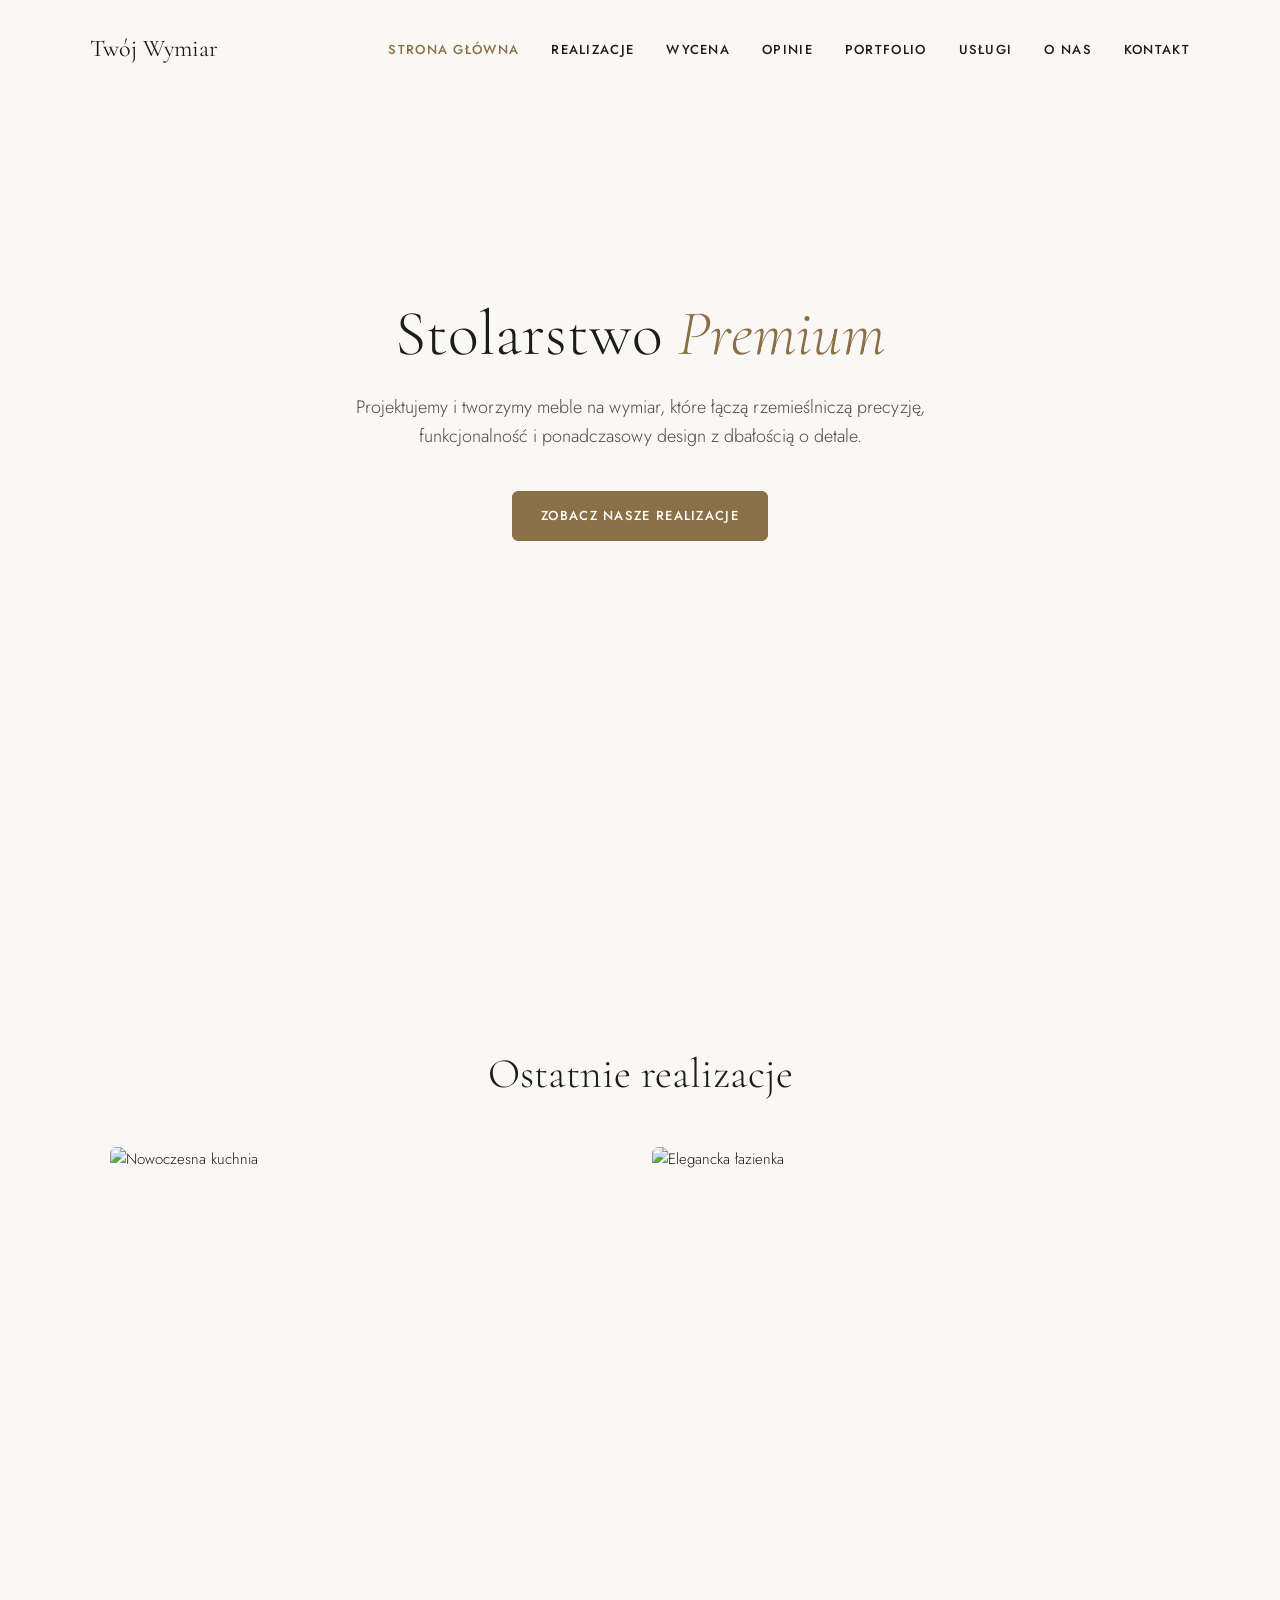
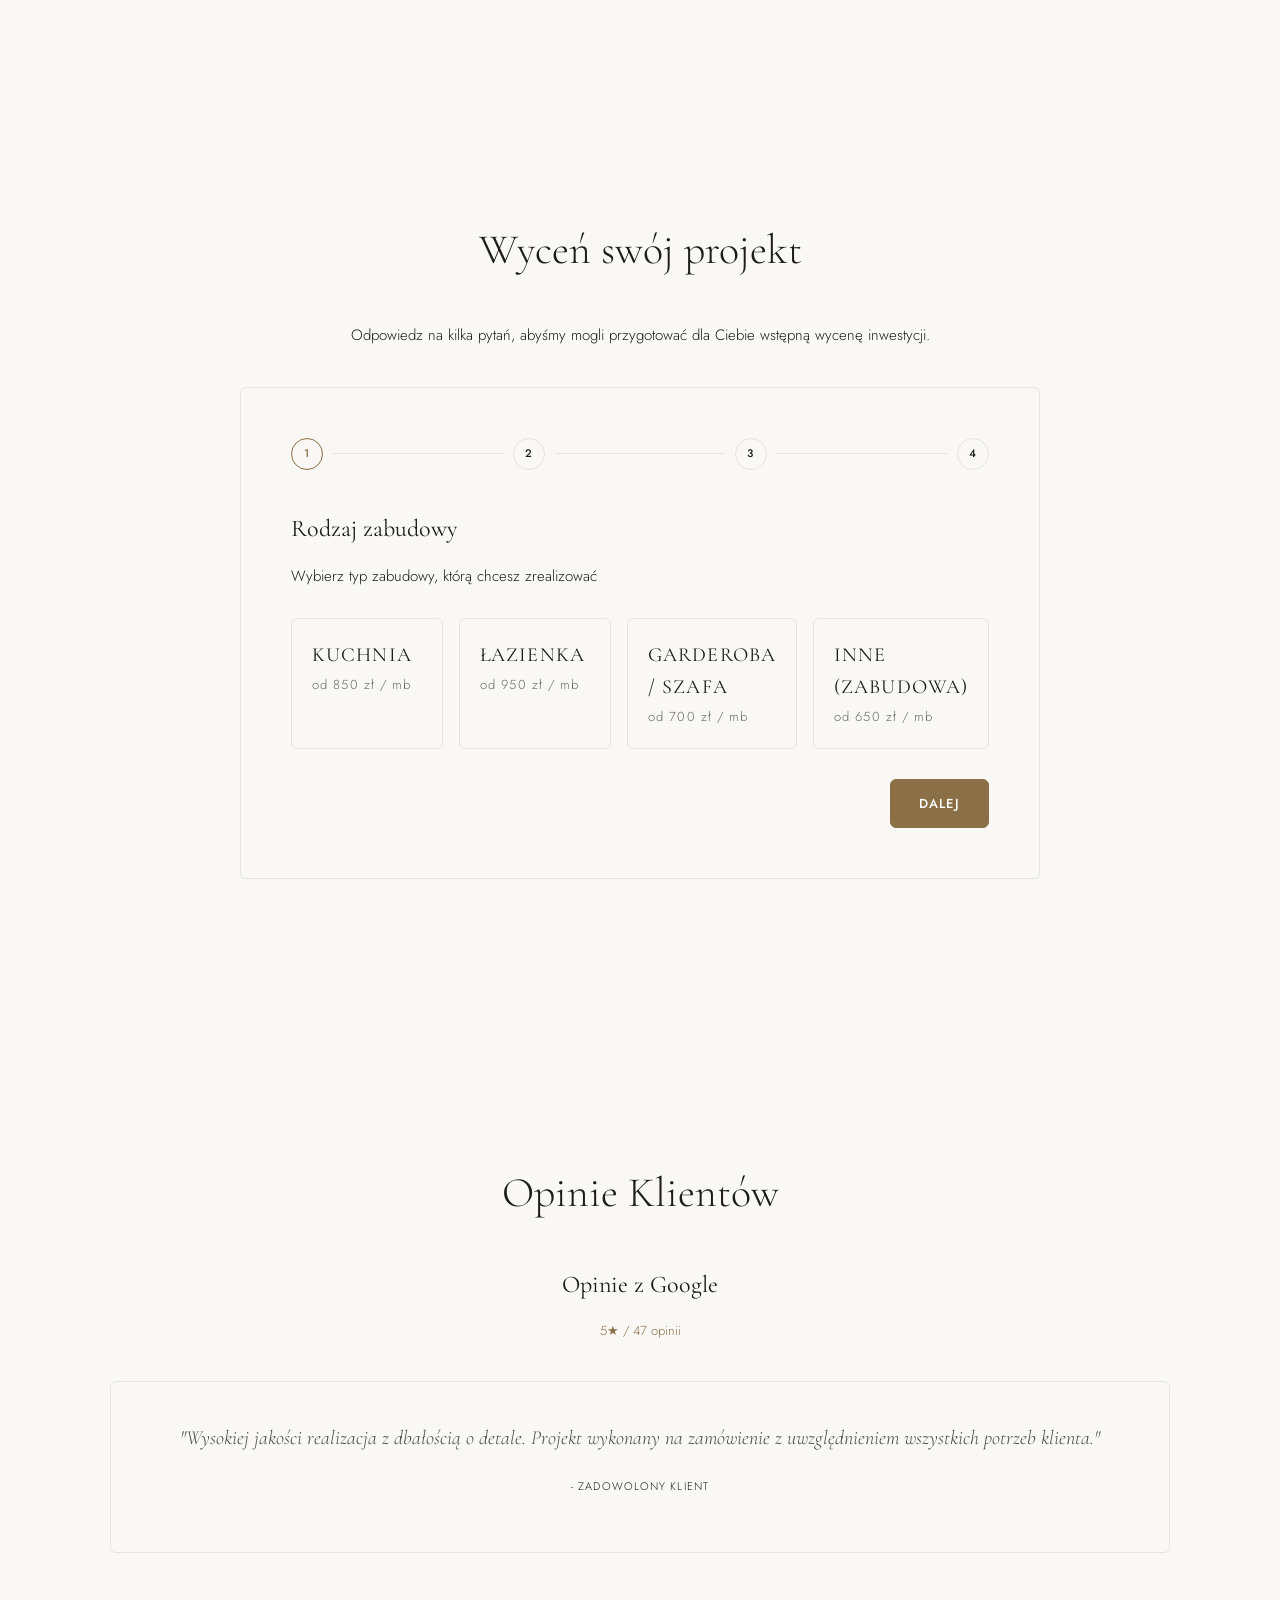
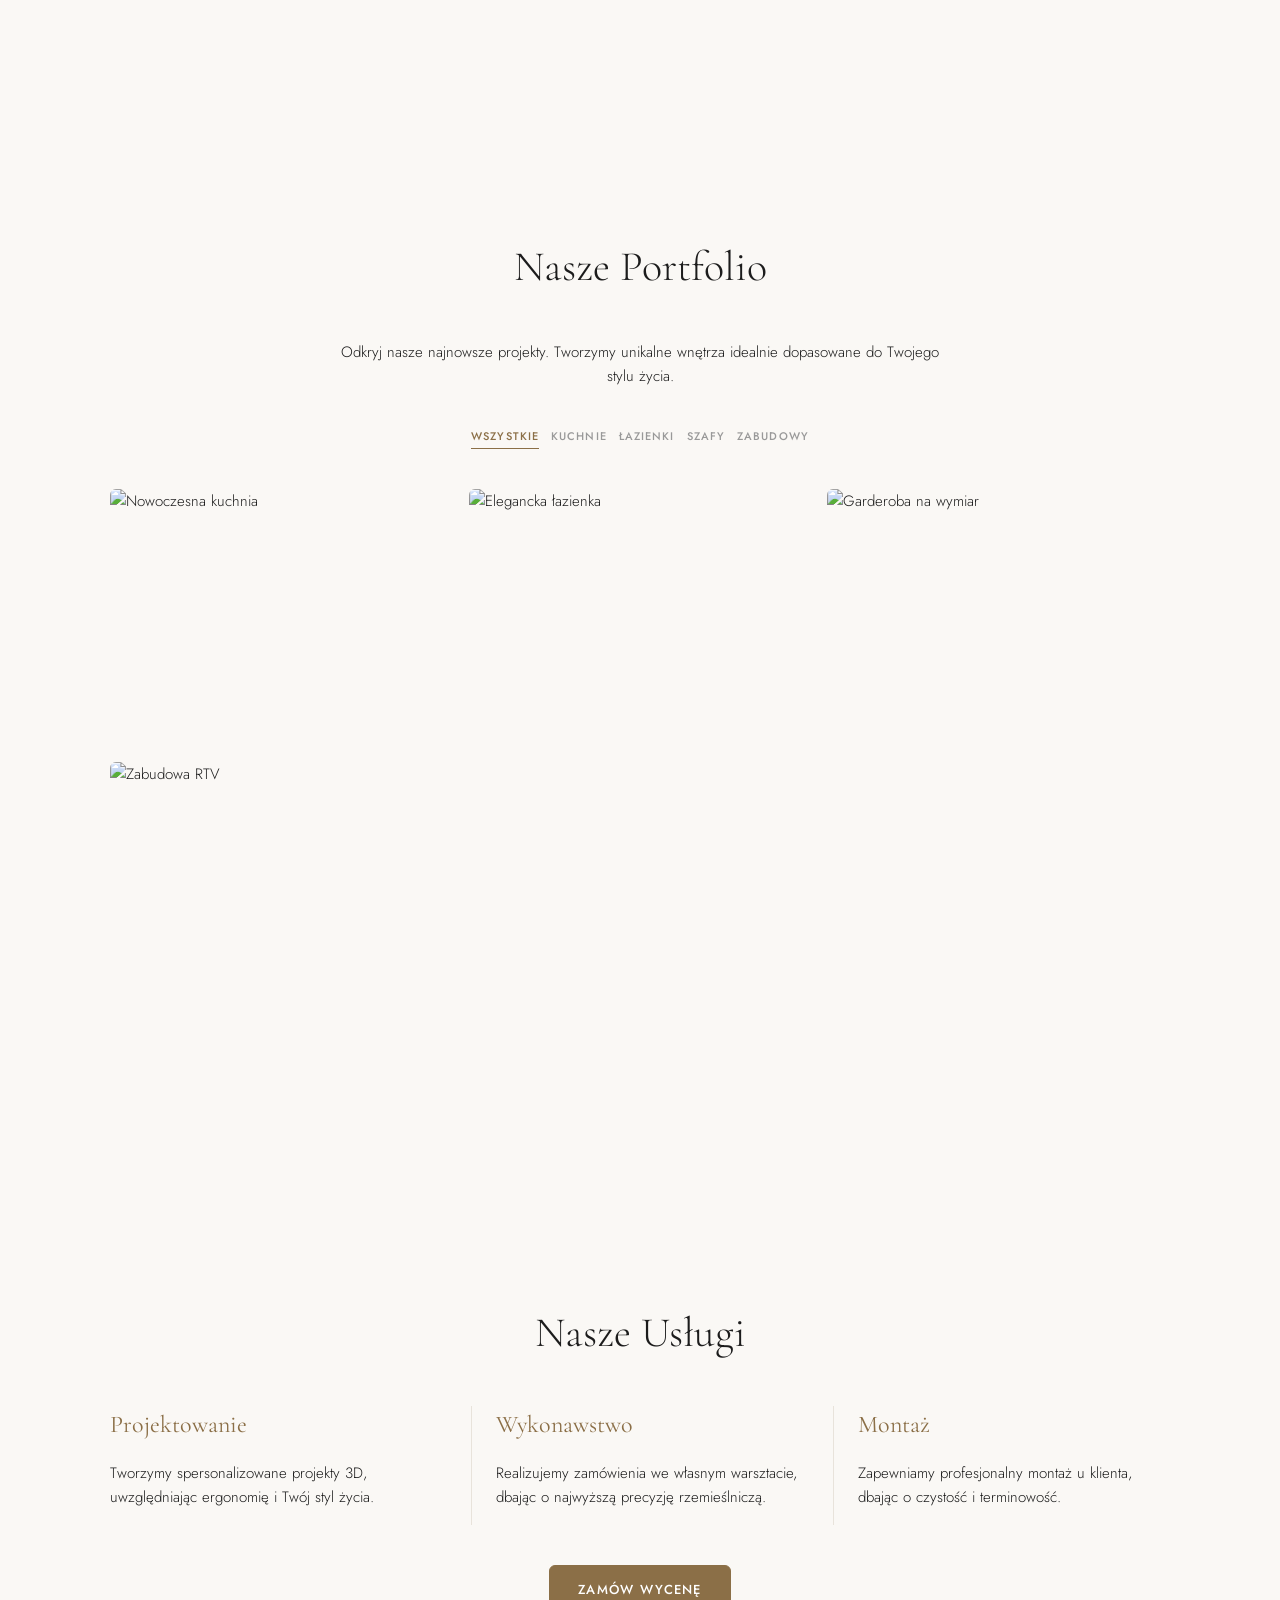
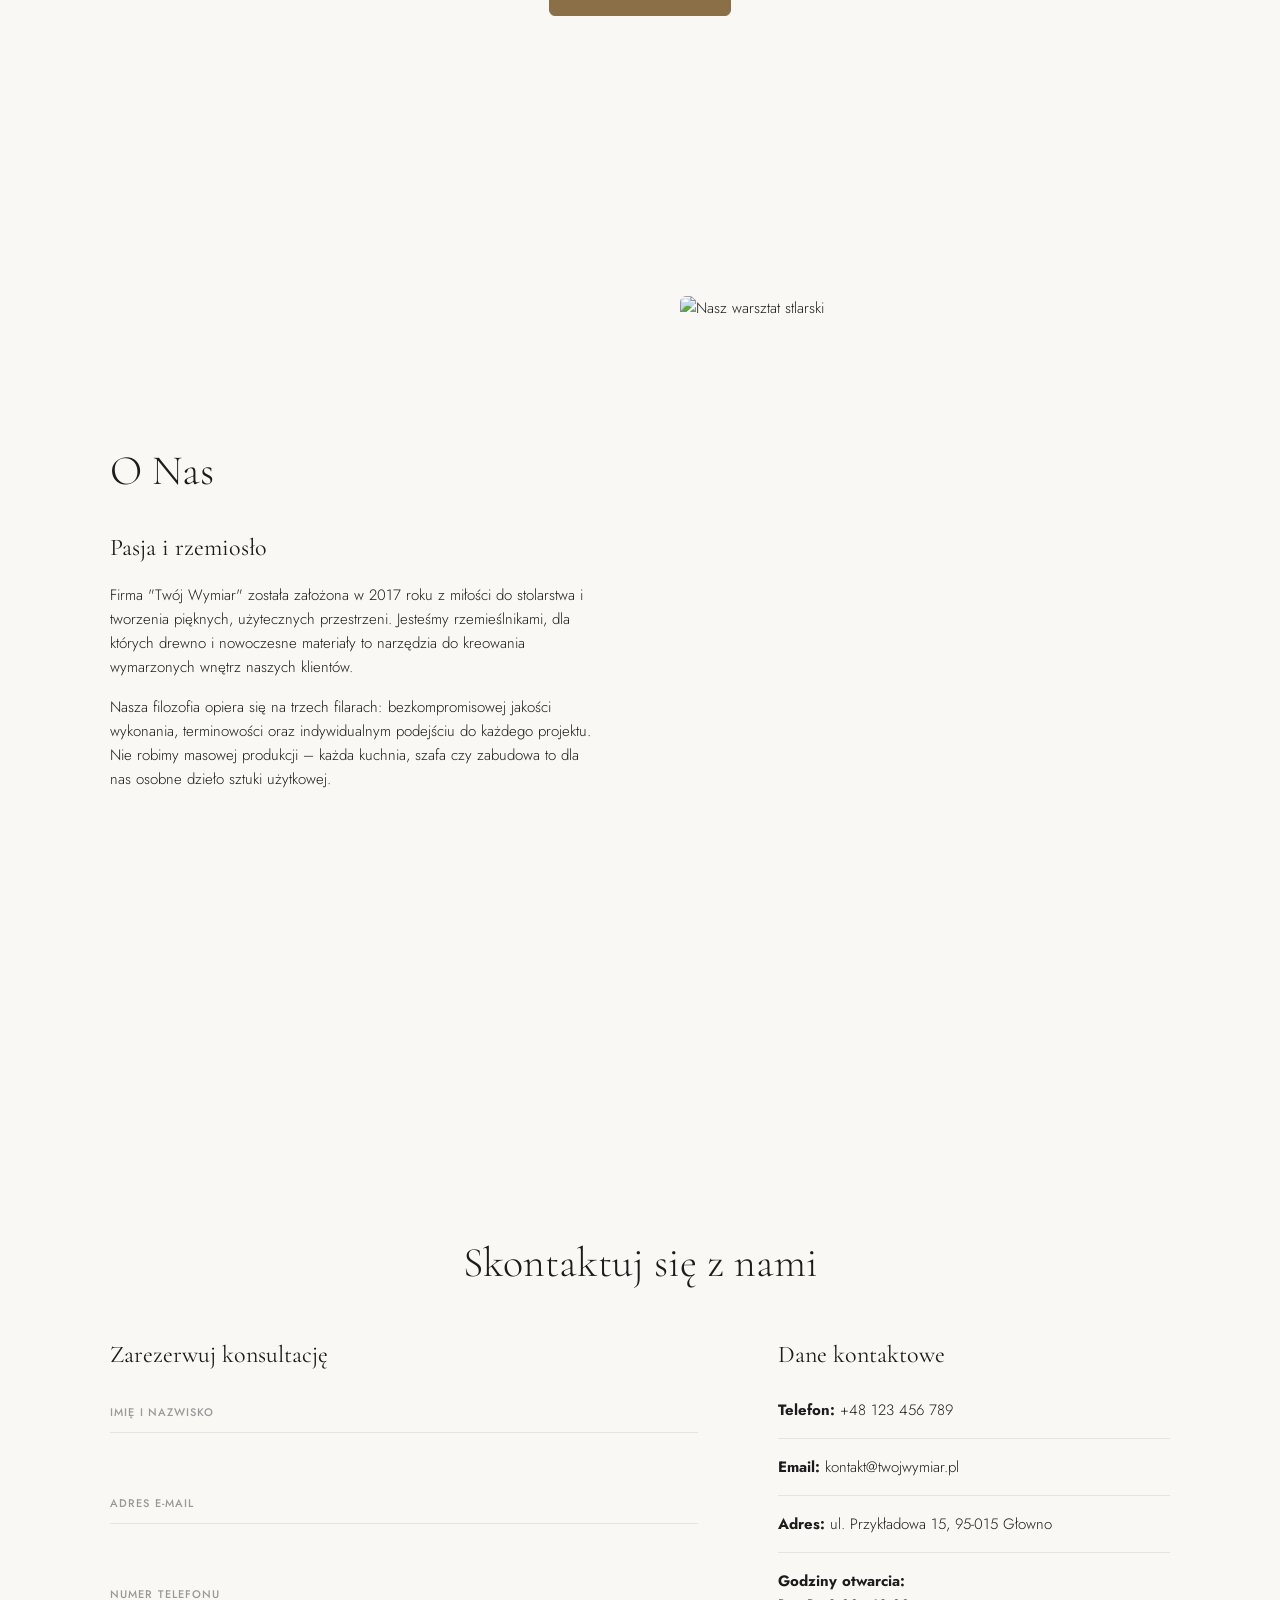
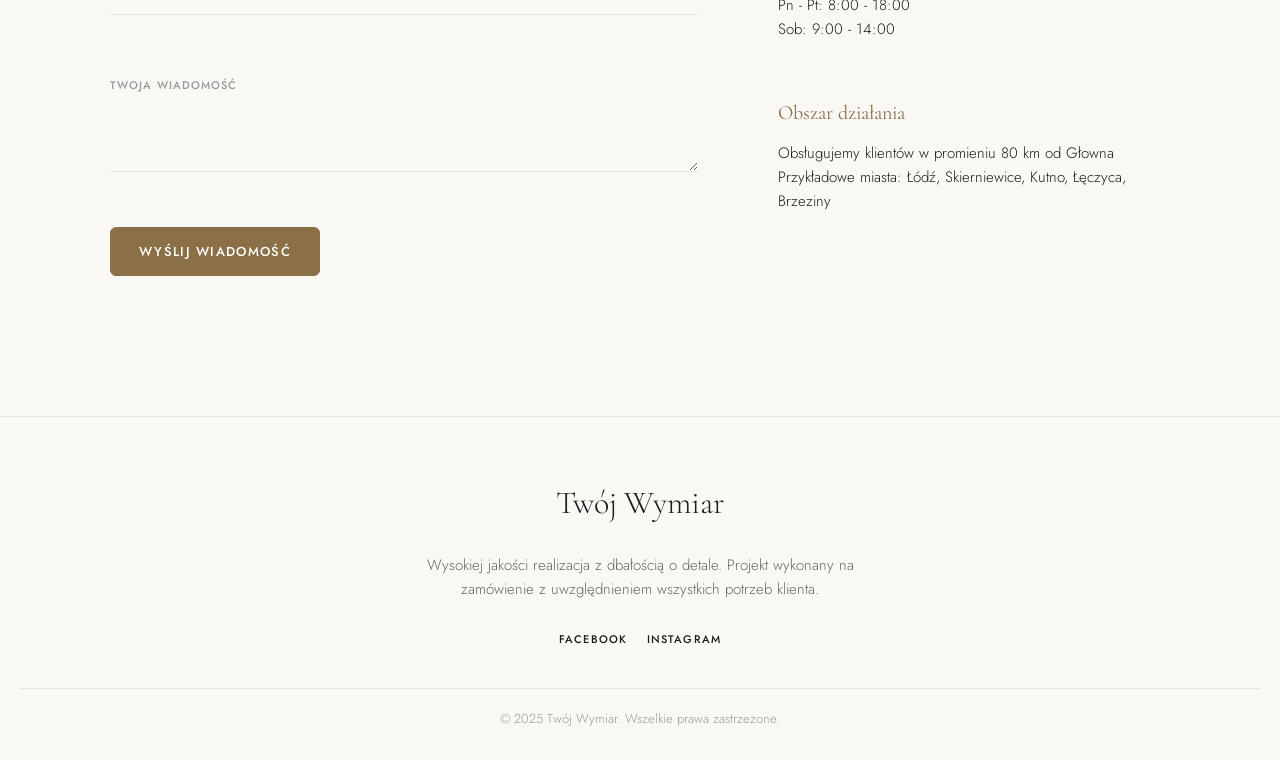
==== index.html @ f095ced6 "Add files via upload" ====
<!DOCTYPE html>
<html lang="pl">
<head>
    <meta charset="UTF-8">
    <meta name="viewport" content="width=device-width, initial-scale=1.0">
    <title>Twój Wymiar - Stolarstwo Premium</title>
    <meta name="description" content="Projektujemy i tworzymy meble na wymiar, które łączą rzemieślniczą precyzję, funkcjonalność i ponadczasowy design z dbałością o detale.">
    <meta property="og:title" content="Twój Wymiar - Stolarstwo Premium">
    <meta property="og:description" content="Projektujemy i tworzymy meble na wymiar, które łączą rzemieślniczą precyzję, funkcjonalność i ponadczasowy design z dbałością o detale.">
    <meta property="og:type" content="website">
    <meta property="og:url" content="https://twojwymiar3.vercel.app/">
    <link rel="canonical" href="https://twojwymiar3.vercel.app/">
    
    <link rel="preconnect" href="https://fonts.googleapis.com">
    <link rel="preconnect" href="https://fonts.gstatic.com" crossorigin>
    <link href="https://fonts.googleapis.com/css2?family=Cormorant+Garamond:ital,wght@0,300;0,400;1,300;1,400&family=Jost:wght@300;400;500&display=swap" rel="stylesheet">
    
    <link rel="stylesheet" href="style.css">
    <script defer src="script.js"></script>
</head>
<body>

    <header>
        <nav id="navbar">
            <div class="logo">Twój Wymiar</div>
            <ul class="nav-links">
                <li><a href="#hero" class="nav-link">Strona Główna</a></li>
                <li><a href="#realizacje" class="nav-link">Realizacje</a></li>
                <li><a href="#wycena" class="nav-link">Wycena</a></li>
                <li><a href="#opinie" class="nav-link">Opinie</a></li>
                <li><a href="#portfolio" class="nav-link">Portfolio</a></li>
                <li><a href="#uslugi" class="nav-link">Usługi</a></li>
                <li><a href="#o-nas" class="nav-link">O nas</a></li>
                <li><a href="#kontakt" class="nav-link">Kontakt</a></li>
            </ul>
            <div class="hamburger">
                <span class="bar"></span>
                <span class="bar"></span>
                <span class="bar"></span>
            </div>
        </nav>
    </header>

    <main>
        <section id="hero" class="reveal">
            <div class="hero-content">
                <h1>Stolarstwo <em>Premium</em></h1>
                <p>Projektujemy i tworzymy meble na wymiar, które łączą rzemieślniczą precyzję, funkcjonalność i ponadczasowy design z dbałością o detale.</p>
                <a href="#realizacje" class="btn">Zobacz nasze realizacje</a>
            </div>
        </section>

        <section id="realizacje" class="reveal">
            <div class="section-container">
                <h2>Ostatnie realizacje</h2>
                <div class="recent-grid">
                    <div class="recent-item">
                        <img src="https://images.unsplash.com/photo-1556910103-1c02745aae4d?ixlib=rb-1.2.1&auto=format&fit=crop&w=800&q=80" alt="Nowoczesna kuchnia" loading="lazy">
                    </div>
                    <div class="recent-item">
                        <img src="https://images.unsplash.com/photo-1600585154340-be6161a56a0c?ixlib=rb-1.2.1&auto=format&fit=crop&w=800&q=80" alt="Elegancka łazienka" loading="lazy">
                    </div>
                </div>
            </div>
        </section>

        <section id="wycena" class="reveal">
            <div class="section-container">
                <h2>Wyceń swój projekt</h2>
                <p class="section-subtitle">Odpowiedz na kilka pytań, abyśmy mogli przygotować dla Ciebie wstępną wycenę inwestycji.</p>
                
                <div class="calculator-container">
                    <div class="stepper">
                        <span class="step active">1</span>
                        <div class="step-line"></div>
                        <span class="step">2</span>
                        <div class="step-line"></div>
                        <span class="step">3</span>
                        <div class="step-line"></div>
                        <span class="step">4</span>
                    </div>

                    <!-- KROK 1 -->
                    <div class="calc-step active" id="step-1">
                        <h3>Rodzaj zabudowy</h3>
                        <p>Wybierz typ zabudowy, którą chcesz zrealizować</p>
                        <div class="options-grid">
                            <label class="calc-card">
                                <input type="radio" name="calc-type" value="850">
                                <h4>Kuchnia</h4>
                                <span>od 850 zł / mb</span>
                            </label>
                            <label class="calc-card">
                                <input type="radio" name="calc-type" value="950">
                                <h4>Łazienka</h4>
                                <span>od 950 zł / mb</span>
                            </label>
                            <label class="calc-card">
                                <input type="radio" name="calc-type" value="700">
                                <h4>Garderoba / Szafa</h4>
                                <span>od 700 zł / mb</span>
                            </label>
                            <label class="calc-card">
                                <input type="radio" name="calc-type" value="650">
                                <h4>Inne (zabudowa)</h4>
                                <span>od 650 zł / mb</span>
                            </label>
                        </div>
                        <div class="calc-actions">
                            <button type="button" class="btn btn-next">Dalej</button>
                        </div>
                    </div>

                    <!-- KROK 2 -->
                    <div class="calc-step" id="step-2">
                        <h3>Szacowany rozmiar</h3>
                        <p>Zaznacz przybliżoną długość zabudowy (w metrach bieżących)</p>
                        <div class="options-grid">
                            <label class="calc-card">
                                <input type="radio" name="calc-size" value="2.5">
                                <h4>Mała (do 3 mb)</h4>
                                <span>Mniejsze pomieszczenia, aneksy</span>
                            </label>
                            <label class="calc-card">
                                <input type="radio" name="calc-size" value="5">
                                <h4>Średnia (4-6 mb)</h4>
                                <span>Standardowy projekt w bloku/domu</span>
                            </label>
                            <label class="calc-card">
                                <input type="radio" name="calc-size" value="7.5">
                                <h4>Duża (powyżej 6 mb)</h4>
                                <span>Kompleksowa zabudowa z wyspą</span>
                            </label>
                        </div>
                        <div class="calc-actions">
                            <button type="button" class="btn btn-outline btn-prev">Wstecz</button>
                            <button type="button" class="btn btn-next">Dalej</button>
                        </div>
                    </div>

                    <!-- KROK 3 -->
                    <div class="calc-step" id="step-3">
                        <h3>Wybór standardu</h3>
                        <p>Zdecyduj o jakości wykorzystanych podzespołów i frontów</p>
                        <div class="options-grid">
                            <label class="calc-card">
                                <input type="radio" name="calc-standard" value="1.0">
                                <h4>Basic</h4>
                                <span>Fronty laminowane MDF, okucia podstawowe</span>
                            </label>
                            <label class="calc-card">
                                <input type="radio" name="calc-standard" value="1.6">
                                <h4>Premium</h4>
                                <span>Fronty lakierowane/fornir, okucia Blum/Hettich</span>
                            </label>
                        </div>
                        <div class="calc-actions">
                            <button type="button" class="btn btn-outline btn-prev">Wstecz</button>
                            <button type="button" class="btn btn-next" id="btn-calculate">Oblicz</button>
                        </div>
                    </div>

                    <!-- KROK 4 -->
                    <div class="calc-step" id="step-4">
                        <h3>Sukces! Poniżej Twoja wstępna wycena.</h3>
                        <p>Zbudowaliśmy orientacyjny koszyk na bazie Twoich potrzeb. Skontaktuj się z nami po dokładniejszy projekt.</p>
                        <div class="calc-result">
                            <span class="result-label">Szacunkowy koszt:</span>
                            <strong id="calc-total">0 zł</strong>
                        </div>
                        <div class="calc-actions central">
                            <button type="button" class="btn btn-outline btn-prev">Oblicz ponownie</button>
                            <a href="#kontakt" class="btn">Skontaktuj się z nami</a>
                        </div>
                    </div>

                </div>
            </div>
        </section>

        <section id="opinie" class="reveal">
            <div class="section-container">
                <h2>Opinie Klientów</h2>
                <div class="reviews-header">
                    <h3>Opinie z Google</h3>
                    <div class="rating">5★ / 47 opinii</div>
                </div>
                <!-- Można dodać kilka cytatów, jako że to minimalistycznie, pozostawmy np. 2 wybrane opinie -->
                <div class="reviews-grid">
                    <div class="review-item">
                        <p class="review-text">"Wysokiej jakości realizacja z dbałością o detale. Projekt wykonany na zamówienie z uwzględnieniem wszystkich potrzeb klienta."</p>
                        <p class="review-author">- Zadowolony Klient</p>
                    </div>
                </div>
            </div>
        </section>

        <section id="portfolio" class="reveal">
            <div class="section-container">
                <h2>Nasze Portfolio</h2>
                <p class="section-subtitle">Odkryj nasze najnowsze projekty. Tworzymy unikalne wnętrza idealnie dopasowane do Twojego stylu życia.</p>
                
                <div class="portfolio-filters">
                    <button class="filter-btn active" data-filter="all">Wszystkie</button>
                    <button class="filter-btn" data-filter="kuchnie">Kuchnie</button>
                    <button class="filter-btn" data-filter="lazienki">Łazienki</button>
                    <button class="filter-btn" data-filter="szafy">Szafy</button>
                    <button class="filter-btn" data-filter="zabudowy">Zabudowy</button>
                </div>

                <div class="portfolio-grid">
                    <div class="portfolio-item" data-category="kuchnie">
                        <img src="https://images.unsplash.com/photo-1556910103-1c02745aae4d?ixlib=rb-1.2.1&auto=format&fit=crop&w=800&q=80" alt="Nowoczesna kuchnia" loading="lazy">
                        <div class="portfolio-overlay">
                            <h3>Nowoczesna kuchnia</h4>
                        </div>
                    </div>
                    <div class="portfolio-item" data-category="lazienki">
                        <img src="https://images.unsplash.com/photo-1600585154340-be6161a56a0c?ixlib=rb-1.2.1&auto=format&fit=crop&w=800&q=80" alt="Elegancka łazienka" loading="lazy">
                        <div class="portfolio-overlay">
                            <h3>Elegancka łazienka</h4>
                        </div>
                    </div>
                    <div class="portfolio-item" data-category="szafy">
                        <img src="https://images.unsplash.com/photo-1595526114101-23b5bf06a206?ixlib=rb-1.2.1&auto=format&fit=crop&w=800&q=80" alt="Garderoba na wymiar" loading="lazy">
                        <div class="portfolio-overlay">
                            <h3>Garderoba na wymiar</h4>
                        </div>
                    </div>
                    <div class="portfolio-item" data-category="zabudowy">
                        <img src="https://images.unsplash.com/photo-1600607686527-6fb886090705?ixlib=rb-1.2.1&auto=format&fit=crop&w=800&q=80" alt="Zabudowa RTV" loading="lazy">
                        <div class="portfolio-overlay">
                            <h3>Zabudowa salonu</h4>
                        </div>
                    </div>
                </div>
            </div>
        </section>

        <section id="uslugi" class="reveal">
            <div class="section-container">
                <h2>Nasze Usługi</h2>
                <div class="services-list">
                    <div class="service-item">
                        <h3>Projektowanie</h3>
                        <p>Tworzymy spersonalizowane projekty 3D, uwzględniając ergonomię i Twój styl życia.</p>
                    </div>
                    <div class="service-item">
                        <h3>Wykonawstwo</h3>
                        <p>Realizujemy zamówienia we własnym warsztacie, dbając o najwyższą precyzję rzemieślniczą.</p>
                    </div>
                    <div class="service-item">
                        <h3>Montaż</h3>
                        <p>Zapewniamy profesjonalny montaż u klienta, dbając o czystość i terminowość.</p>
                    </div>
                </div>
                <div class="services-cta central">
                    <a href="#wycena" class="btn">Zamów wycenę</a>
                </div>
            </div>
        </section>

        <section id="o-nas" class="reveal">
            <div class="section-container">
                <div class="about-grid">
                    <div class="about-text">
                        <h2>O Nas</h2>
                        <h3>Pasja i rzemiosło</h3>
                        <p>Firma "Twój Wymiar" została założona w 2017 roku z miłości do stolarstwa i tworzenia pięknych, użytecznych przestrzeni. Jesteśmy rzemieślnikami, dla których drewno i nowoczesne materiały to narzędzia do kreowania wymarzonych wnętrz naszych klientów.</p>
                        <p>Nasza filozofia opiera się na trzech filarach: bezkompromisowej jakości wykonania, terminowości oraz indywidualnym podejściu do każdego projektu. Nie robimy masowej produkcji – każda kuchnia, szafa czy zabudowa to dla nas osobne dzieło sztuki użytkowej.</p>
                    </div>
                    <div class="about-image">
                        <img src="https://images.unsplash.com/photo-1540321272787-8dfdc9159d7d?ixlib=rb-1.2.1&auto=format&fit=crop&w=800&q=80" alt="Nasz warsztat stlarski" loading="lazy">
                    </div>
                </div>
            </div>
        </section>

        <section id="kontakt" class="reveal">
            <div class="section-container">
                <h2>Skontaktuj się z nami</h2>
                <div class="contact-grid">
                    <div class="contact-form-wrapper">
                        <h3>Zarezerwuj konsultację</h3>
                        <form id="contact-form" novalidate>
                            <div class="form-group floating-label">
                                <input type="text" id="name" name="name" required placeholder=" ">
                                <label for="name">Imię i nazwisko</label>
                                <span class="error-msg"></span>
                            </div>
                            <div class="form-group floating-label">
                                <input type="email" id="email" name="email" required placeholder=" ">
                                <label for="email">Adres e-mail</label>
                                <span class="error-msg"></span>
                            </div>
                            <div class="form-group floating-label">
                                <input type="tel" id="tel" name="tel" required pattern="[0-9]{9}" placeholder=" ">
                                <label for="tel">Numer telefonu</label>
                                <span class="error-msg"></span>
                            </div>
                            <div class="form-group floating-label">
                                <textarea id="message" name="message" rows="4" required placeholder=" "></textarea>
                                <label for="message">Twoja wiadomość</label>
                                <span class="error-msg"></span>
                            </div>
                            <button type="submit" class="btn btn-submit">Wyślij wiadomość</button>
                        </form>
                    </div>
                    
                    <div class="contact-details">
                        <h3>Dane kontaktowe</h3>
                        <ul class="details-list">
                            <li><strong>Telefon:</strong> +48 123 456 789</li>
                            <li><strong>Email:</strong> kontakt@twojwymiar.pl</li>
                            <li><strong>Adres:</strong> ul. Przykładowa 15, 95-015 Głowno</li>
                            <li><strong>Godziny otwarcia:</strong><br>Pn - Pt: 8:00 - 18:00<br>Sob: 9:00 - 14:00</li>
                        </ul>
                        
                        <div class="service-area">
                            <h4>Obszar działania</h4>
                            <p>Obsługujemy klientów w promieniu 80 km od Głowna<br>
                            Przykładowe miasta: Łódź, Skierniewice, Kutno, Łęczyca, Brzeziny</p>
                        </div>
                    </div>
                </div>
            </div>
        </section>
    </main>

    <footer>
        <div class="footer-container">
            <div class="footer-logo">Twój Wymiar</div>
            <p>Wysokiej jakości realizacja z dbałością o detale. Projekt wykonany na zamówienie z uwzględnieniem wszystkich potrzeb klienta.</p>
            <div class="social-links">
                <a href="#" aria-label="Facebook">Facebook</a>
                <a href="#" aria-label="Instagram">Instagram</a>
            </div>
            <div class="copyright">
                &copy; 2025 Twój Wymiar. Wszelkie prawa zastrzeżone.
            </div>
        </div>
    </footer>

</body>
</html>
---- style.css ----
:root {
    /* Colors */
    --clr-bg: #FAF8F5; /* Creamy White */
    --clr-text: #1C1C1C; /* Dark Anthracite */
    --clr-accent: #8B6F47; /* Warm Wood/Walnut */
    --clr-border: #E8E3DB; /* Thin lines */
    --clr-white: #FFFFFF;
    --clr-transparent-bg: rgba(250, 248, 245, 0.9);

    /* Typography */
    --font-heading: 'Cormorant Garamond', serif;
    --font-body: 'Jost', sans-serif;

    /* Spacing */
    --section-padding: 80px 0; /* Mobile */
    --container-padding: 0 20px;
    --max-width: 1100px;

    /* Other */
    --radius: 6px;
    --transition: 0.3s ease;
}

/* === RESET === */
*, *::before, *::after {
    box-sizing: border-box;
    margin: 0;
    padding: 0;
}

html {
    scroll-behavior: smooth;
    font-size: 15px;
}

body {
    font-family: var(--font-body);
    font-weight: 300;
    color: var(--clr-text);
    background-color: var(--clr-bg);
    line-height: 1.6;
    overflow-x: hidden;
}

img {
    max-width: 100%;
    display: block;
    height: auto;
}

a {
    text-decoration: none;
    color: inherit;
    transition: var(--transition);
}

ul {
    list-style: none;
}

/* === TYPOGRAPHY === */
h1, h2, h3, h4, .logo {
    font-family: var(--font-heading);
    color: var(--clr-text);
    font-weight: 300;
}

h1 {
    font-size: 48px;
    line-height: 1.1;
    margin-bottom: 24px;
}

h1 em {
    font-style: italic;
    color: var(--clr-accent);
}

h2 {
    font-size: 32px;
    margin-bottom: 40px;
    text-align: center;
}

h3 {
    font-size: 24px;
    font-weight: 400;
    margin-bottom: 16px;
}

h4 {
    font-size: 20px;
    font-weight: 400;
}

label, .filter-btn, .result-label, .step {
    font-size: 11px;
    font-weight: 500;
    text-transform: uppercase;
    letter-spacing: 0.1em;
}

p {
    margin-bottom: 16px;
}

.section-subtitle {
    text-align: center;
    max-width: 600px;
    margin: 0 auto 40px auto;
}

/* === LAYOUT === */
.section-container {
    max-width: var(--max-width);
    margin: 0 auto;
    padding: var(--container-padding);
}

section {
    padding: var(--section-padding);
}

.central {
    text-align: center;
    display: flex;
    justify-content: center;
    gap: 16px;
}

/* === BUTTONS === */
.btn {
    display: inline-block;
    background-color: var(--clr-accent);
    color: var(--clr-white);
    padding: 14px 28px;
    font-family: var(--font-body);
    font-size: 13px;
    font-weight: 500;
    text-transform: uppercase;
    letter-spacing: 0.1em;
    border: 1px solid var(--clr-accent);
    border-radius: var(--radius);
    cursor: pointer;
    transition: var(--transition);
}

.btn:hover {
    background-color: transparent;
    color: var(--clr-accent);
}

.btn-outline {
    background-color: transparent;
    color: var(--clr-text);
    border-color: var(--clr-border);
}

.btn-outline:hover {
    border-color: var(--clr-text);
    color: var(--clr-text);
}

.btn:disabled {
    opacity: 0.5;
    cursor: not-allowed;
}

/* === NAV === */
header {
    position: fixed;
    top: 0;
    left: 0;
    width: 100%;
    z-index: 1000;
    transition: var(--transition);
    background-color: transparent;
}

header.scrolled {
    background-color: var(--clr-transparent-bg);
    backdrop-filter: blur(10px);
    border-bottom: 1px solid var(--clr-border);
}

nav {
    display: flex;
    justify-content: space-between;
    align-items: center;
    max-width: var(--max-width);
    margin: 0 auto;
    padding: 20px;
}

.logo {
    font-size: 24px;
    font-weight: 400;
    z-index: 1001;
}

.nav-links {
    position: fixed;
    top: 0;
    right: -100%;
    width: 100%;
    height: 100vh;
    background-color: var(--clr-bg);
    display: flex;
    flex-direction: column;
    justify-content: center;
    align-items: center;
    gap: 2rem;
    transition: right 0.4s ease;
    z-index: 1000;
}

nav.open .nav-links {
    right: 0;
}

.nav-link {
    font-size: 24px;
    font-family: var(--font-heading);
}

.nav-link.active, .nav-link:hover {
    color: var(--clr-accent);
}

.hamburger {
    display: flex;
    flex-direction: column;
    gap: 6px;
    cursor: pointer;
    z-index: 1001;
}

.bar {
    width: 24px;
    height: 1px;
    background-color: var(--clr-text);
    transition: var(--transition);
}

nav.open .bar:nth-child(1) {
    transform: translateY(7px) rotate(45deg);
}
nav.open .bar:nth-child(2) {
    opacity: 0;
}
nav.open .bar:nth-child(3) {
    transform: translateY(-7px) rotate(-45deg);
}

/* === HERO === */
#hero {
    min-height: 100vh;
    display: flex;
    align-items: center;
    justify-content: center;
    text-align: center;
    padding-top: 80px;
}

.hero-content {
    max-width: 700px;
    padding: 0 20px;
}

.hero-content p {
    font-size: 18px;
    margin-bottom: 40px;
    color: #4A4A4A;
}

/* === REALIZACJE === */
.recent-grid {
    display: grid;
    grid-template-columns: 1fr;
    gap: 24px;
}

.recent-item {
    aspect-ratio: 4/3;
    overflow: hidden;
    border-radius: var(--radius);
}

.recent-item img {
    width: 100%;
    height: 100%;
    object-fit: cover;
    transition: transform 0.6s ease;
}

.recent-item:hover img {
    transform: scale(1.03);
}

/* === WYCENA (CALCULATOR) === */
.calculator-container {
    max-width: 800px;
    margin: 0 auto;
    border: 1px solid var(--clr-border);
    padding: 30px 20px;
    border-radius: var(--radius);
}

.stepper {
    display: flex;
    align-items: center;
    justify-content: space-between;
    margin-bottom: 40px;
}

.step {
    width: 32px;
    height: 32px;
    border: 1px solid var(--clr-border);
    border-radius: 50%;
    display: flex;
    align-items: center;
    justify-content: center;
    background-color: var(--clr-bg);
    color: var(--clr-text);
    transition: var(--transition);
}

.step.active {
    border-color: var(--clr-accent);
    color: var(--clr-accent);
}

.step.completed {
    background-color: var(--clr-accent);
    color: var(--clr-white);
    border-color: var(--clr-accent);
}

.step-line {
    flex: 1;
    height: 1px;
    background-color: var(--clr-border);
    margin: 0 10px;
}

.calc-step {
    display: none;
    animation: fadeIn 0.4s ease forwards;
}

.calc-step.active {
    display: block;
}

@keyframes fadeIn {
    from { opacity: 0; transform: translateY(10px); }
    to { opacity: 1; transform: translateY(0); }
}

.options-grid {
    display: grid;
    grid-template-columns: 1fr;
    gap: 16px;
    margin: 30px 0;
}

.calc-card {
    border: 1px solid var(--clr-border);
    padding: 20px;
    border-radius: var(--radius);
    cursor: pointer;
    transition: var(--transition);
    display: flex;
    flex-direction: column;
    align-items: flex-start;
}

.calc-card input[type="radio"] {
    display: none;
}

.calc-card h4 {
    margin-bottom: 4px;
}

.calc-card span {
    font-size: 13px;
    color: #666;
    text-transform: none;
    font-weight: 300;
}

.calc-card:hover {
    border-color: rgba(139, 111, 71, 0.4);
}

.calc-card input[type="radio"]:checked + h4,
.calc-card input[type="radio"]:checked ~ span {
    color: var(--clr-accent);
}

.calc-card:has(input[type="radio"]:checked) {
    border-color: var(--clr-accent);
}

.calc-actions {
    display: flex;
    justify-content: space-between;
    margin-top: 30px;
    gap: 16px;
}

#step-1 .calc-actions {
    justify-content: flex-end;
}

.calc-result {
    text-align: center;
    padding: 40px 0;
    border-top: 1px solid var(--clr-border);
    border-bottom: 1px solid var(--clr-border);
    margin: 30px 0;
}

.calc-result strong {
    display: block;
    font-size: 42px;
    font-family: var(--font-heading);
    color: var(--clr-accent);
    font-weight: 400;
    margin-top: 10px;
}

/* === OPINIE === */
.reviews-header {
    text-align: center;
    margin-bottom: 40px;
}

.rating {
    font-size: 13px;
    color: var(--clr-accent);
    margin-top: 8px;
}

.reviews-grid {
    border: 1px solid var(--clr-border);
    padding: 40px 20px;
    border-radius: var(--radius);
    text-align: center;
}

.review-text {
    font-size: 20px;
    font-family: var(--font-heading);
    font-style: italic;
    color: #4A4A4A;
    margin-bottom: 24px;
}

.review-author {
    font-size: 11px;
    text-transform: uppercase;
    letter-spacing: 0.1em;
}

/* === PORTFOLIO === */
.portfolio-filters {
    display: flex;
    flex-wrap: wrap;
    justify-content: center;
    gap: 12px;
    margin-bottom: 40px;
}

.filter-btn {
    background: none;
    border: none;
    color: #999;
    cursor: pointer;
    font-family: var(--font-body);
    transition: var(--transition);
    padding-bottom: 4px;
    border-bottom: 1px solid transparent;
}

.filter-btn:hover {
    color: var(--clr-text);
}

.filter-btn.active {
    color: var(--clr-accent);
    border-bottom-color: var(--clr-accent);
}

.portfolio-grid {
    display: grid;
    grid-template-columns: 1fr;
    gap: 16px;
}

.portfolio-item {
    aspect-ratio: 4/3;
    overflow: hidden;
    position: relative;
    border-radius: var(--radius);
}

.portfolio-item img {
    width: 100%;
    height: 100%;
    object-fit: cover;
    transition: transform 0.6s ease;
}

.portfolio-overlay {
    position: absolute;
    top: 0;
    left: 0;
    width: 100%;
    height: 100%;
    background-color: rgba(28, 28, 28, 0.4);
    display: flex;
    align-items: center;
    justify-content: center;
    opacity: 0;
    transition: opacity 0.4s ease;
}

.portfolio-overlay h3 {
    color: var(--clr-white);
    transform: translateY(20px);
    transition: transform 0.4s ease;
    margin: 0;
}

.portfolio-item:hover .portfolio-overlay {
    opacity: 1;
}

.portfolio-item:hover .portfolio-overlay h3 {
    transform: translateY(0);
}

.portfolio-item:hover img {
    transform: scale(1.05);
}

.portfolio-item.hide {
    display: none;
}

/* === USLUGI === */
.services-list {
    display: grid;
    grid-template-columns: 1fr;
    gap: 24px;
    margin-bottom: 40px;
}

.service-item {
    border-top: 1px solid var(--clr-border);
    padding-top: 24px;
}

.service-item h3 {
    color: var(--clr-accent);
}

/* === O NAS === */
.about-grid {
    display: grid;
    grid-template-columns: 1fr;
    gap: 40px;
}

.about-text h2 {
    text-align: left;
    margin-bottom: 24px;
}

.about-image {
    aspect-ratio: 3/4;
    overflow: hidden;
    border-radius: var(--radius);
}

.about-image img {
    width: 100%;
    height: 100%;
    object-fit: cover;
}

/* === KONTAKT === */
.contact-grid {
    display: grid;
    grid-template-columns: 1fr;
    gap: 60px;
}

.form-group {
    position: relative;
    margin-bottom: 30px;
}

.form-group input,
.form-group textarea {
    width: 100%;
    background: transparent;
    border: none;
    border-bottom: 1px solid var(--clr-border);
    padding: 10px 0;
    font-family: var(--font-body);
    font-size: 15px;
    color: var(--clr-text);
    outline: none;
    transition: var(--transition);
}

.form-group textarea {
    resize: vertical;
}

.form-group input:focus,
.form-group textarea:focus {
    border-bottom-color: var(--clr-accent);
}

.form-group label {
    position: absolute;
    top: 14px;
    left: 0;
    color: #999;
    transition: 0.3s ease all;
    background-color: transparent;
    pointer-events: none;
}

.form-group input:focus ~ label,
.form-group input:not(:placeholder-shown) ~ label,
.form-group textarea:focus ~ label,
.form-group textarea:not(:placeholder-shown) ~ label {
    top: -16px;
    font-size: 10px;
    color: var(--clr-accent);
}

.error-msg {
    display: block;
    color: #D32F2F;
    font-size: 11px;
    margin-top: 4px;
    min-height: 14px;
}

.contact-details h3 {
    margin-bottom: 24px;
}

.details-list {
    margin-bottom: 40px;
}

.details-list li {
    margin-bottom: 16px;
    border-bottom: 1px solid var(--clr-border);
    padding-bottom: 16px;
}

.details-list li:last-child {
    border-bottom: none;
}

.service-area h4 {
    color: var(--clr-accent);
    margin-bottom: 12px;
}

.btn-submit {
    width: 100%;
}

/* === FOOTER === */
footer {
    border-top: 1px solid var(--clr-border);
    padding: 60px 20px 30px;
    text-align: center;
}

.footer-logo {
    font-family: var(--font-heading);
    font-size: 32px;
    margin-bottom: 24px;
}

footer p {
    max-width: 500px;
    margin: 0 auto 30px;
    color: #666;
}

.social-links {
    display: flex;
    justify-content: center;
    gap: 20px;
    margin-bottom: 40px;
}

.social-links a {
    font-size: 11px;
    text-transform: uppercase;
    letter-spacing: 0.1em;
    font-weight: 500;
}

.social-links a:hover {
    color: var(--clr-accent);
}

.copyright {
    font-size: 13px;
    color: #999;
    border-top: 1px solid var(--clr-border);
    padding-top: 20px;
}

/* === ANIMATIONS (REVEAL) === */
.reveal {
    opacity: 0;
    transform: translateY(30px);
    transition: opacity 0.7s ease, transform 0.7s ease;
}

.reveal.visible {
    opacity: 1;
    transform: translateY(0);
}

/* === MEDIA QUERIES === */

/* Tablet (768px+) */
@media (min-width: 768px) {
    :root {
        --section-padding: 100px 0;
    }
    
    h1 { font-size: 56px; }
    h2 { font-size: 38px; }

    .recent-grid { grid-template-columns: repeat(2, 1fr); }
    
    .portfolio-grid { grid-template-columns: repeat(2, 1fr); }
    
    .services-list { grid-template-columns: repeat(3, 1fr); }
    .service-item { 
        border-top: none;
        border-left: 1px solid var(--clr-border);
        padding-top: 0;
        padding-left: 24px;
    }
    .service-item:first-child { border-left: none; padding-left: 0; }
    
    .options-grid { grid-template-columns: repeat(2, 1fr); }
    
    .calculator-container { padding: 50px; }
    .calc-actions.central { flex-direction: row; }
}

/* Desktop (1100px+) */
@media (min-width: 1100px) {
    :root {
        --section-padding: 140px 0;
    }
    
    h1 { font-size: 64px; }
    h2 { font-size: 42px; }

    nav { padding: 30px 0; }
    
    .hamburger { display: none; }
    
    .nav-links {
        position: static;
        flex-direction: row;
        height: auto;
        width: auto;
        background: none;
        gap: 32px;
    }
    
    .nav-link {
        font-size: 13px;
        font-family: var(--font-body);
        text-transform: uppercase;
        letter-spacing: 0.1em;
        font-weight: 500;
    }
    
    .nav-link:hover { opacity: 0.6; color: var(--clr-text); }
    .nav-link.active { color: var(--clr-accent); opacity: 1; }

    .portfolio-grid { grid-template-columns: repeat(3, 1fr); }
    
    .options-grid:has(> .calc-card:nth-child(4)) { grid-template-columns: repeat(4, 1fr); }
    .options-grid:has(> .calc-card:nth-child(3):last-child) { grid-template-columns: repeat(3, 1fr); }

    .about-grid { 
        grid-template-columns: 1fr 1fr; 
        align-items: center;
        gap: 80px;
    }
    
    .contact-grid { 
        grid-template-columns: 3fr 2fr;
        gap: 80px; 
    }
    
    .btn-submit { width: auto; }
}
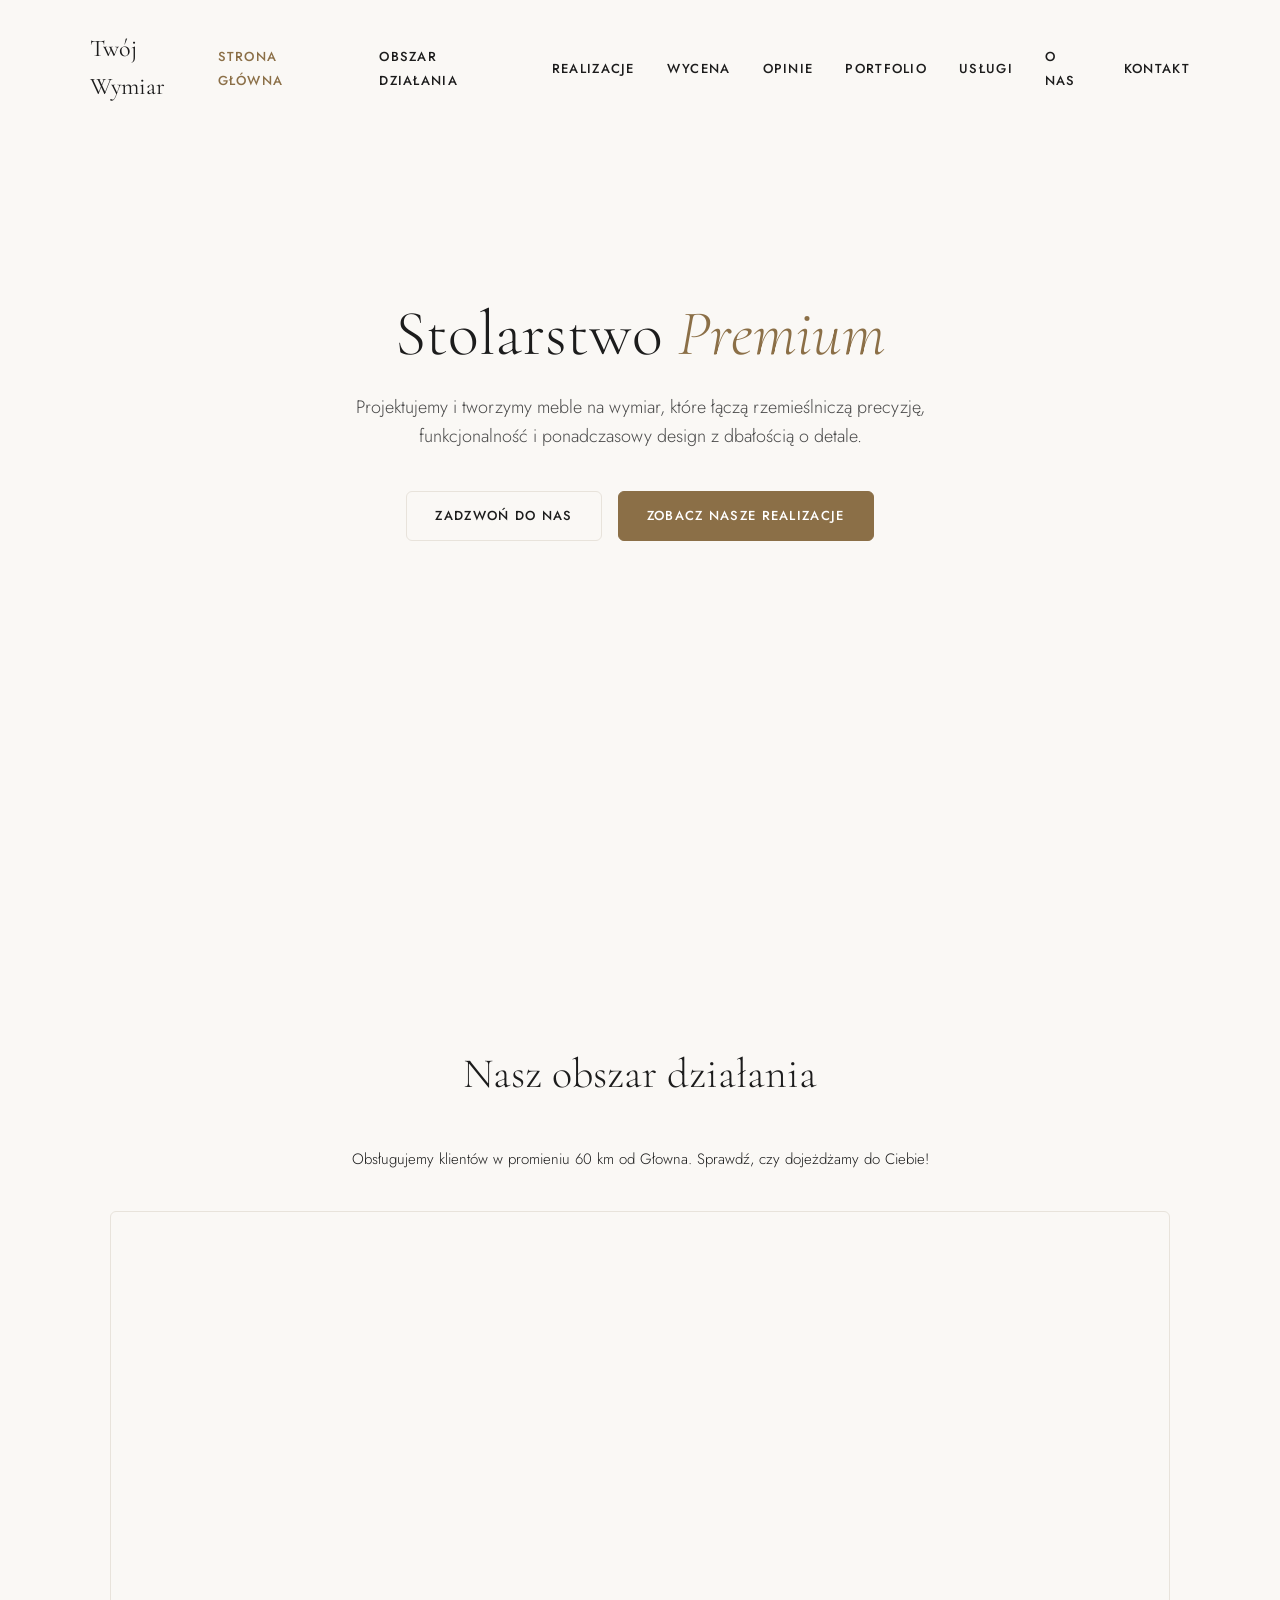
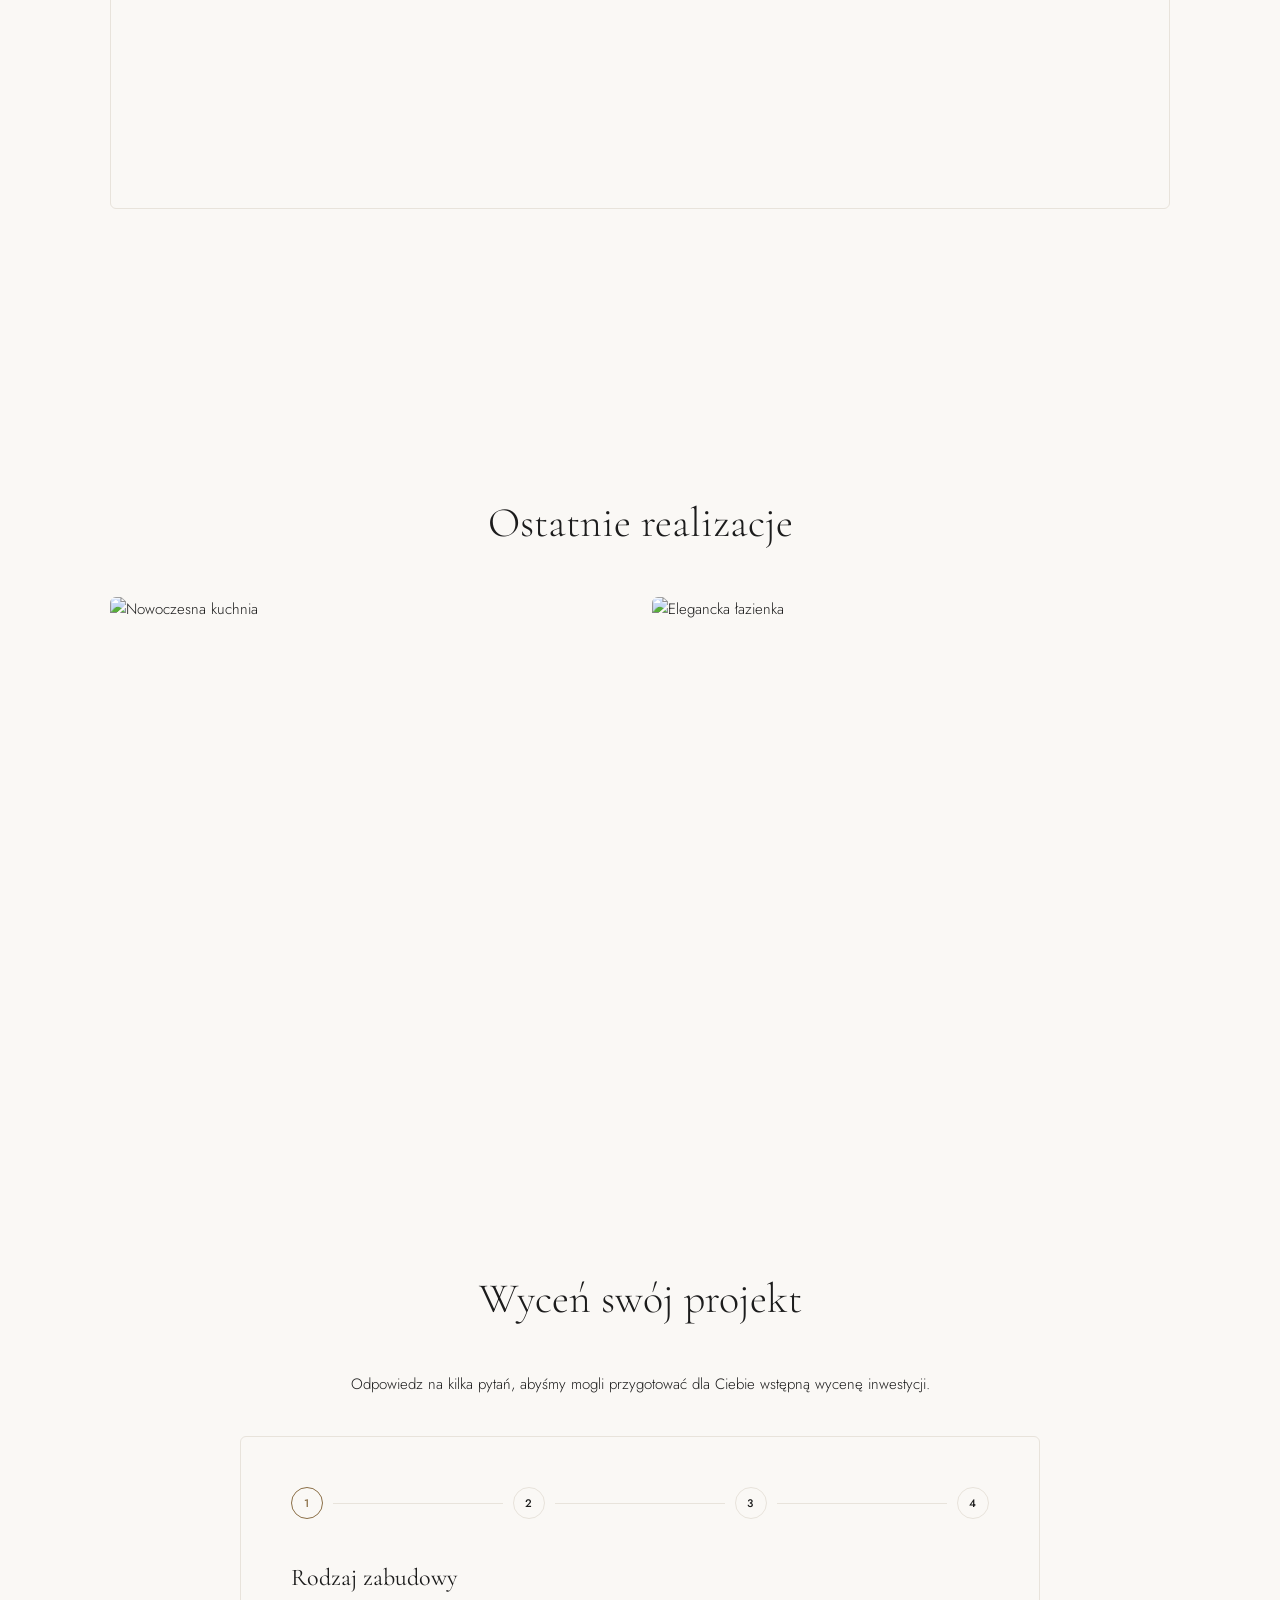
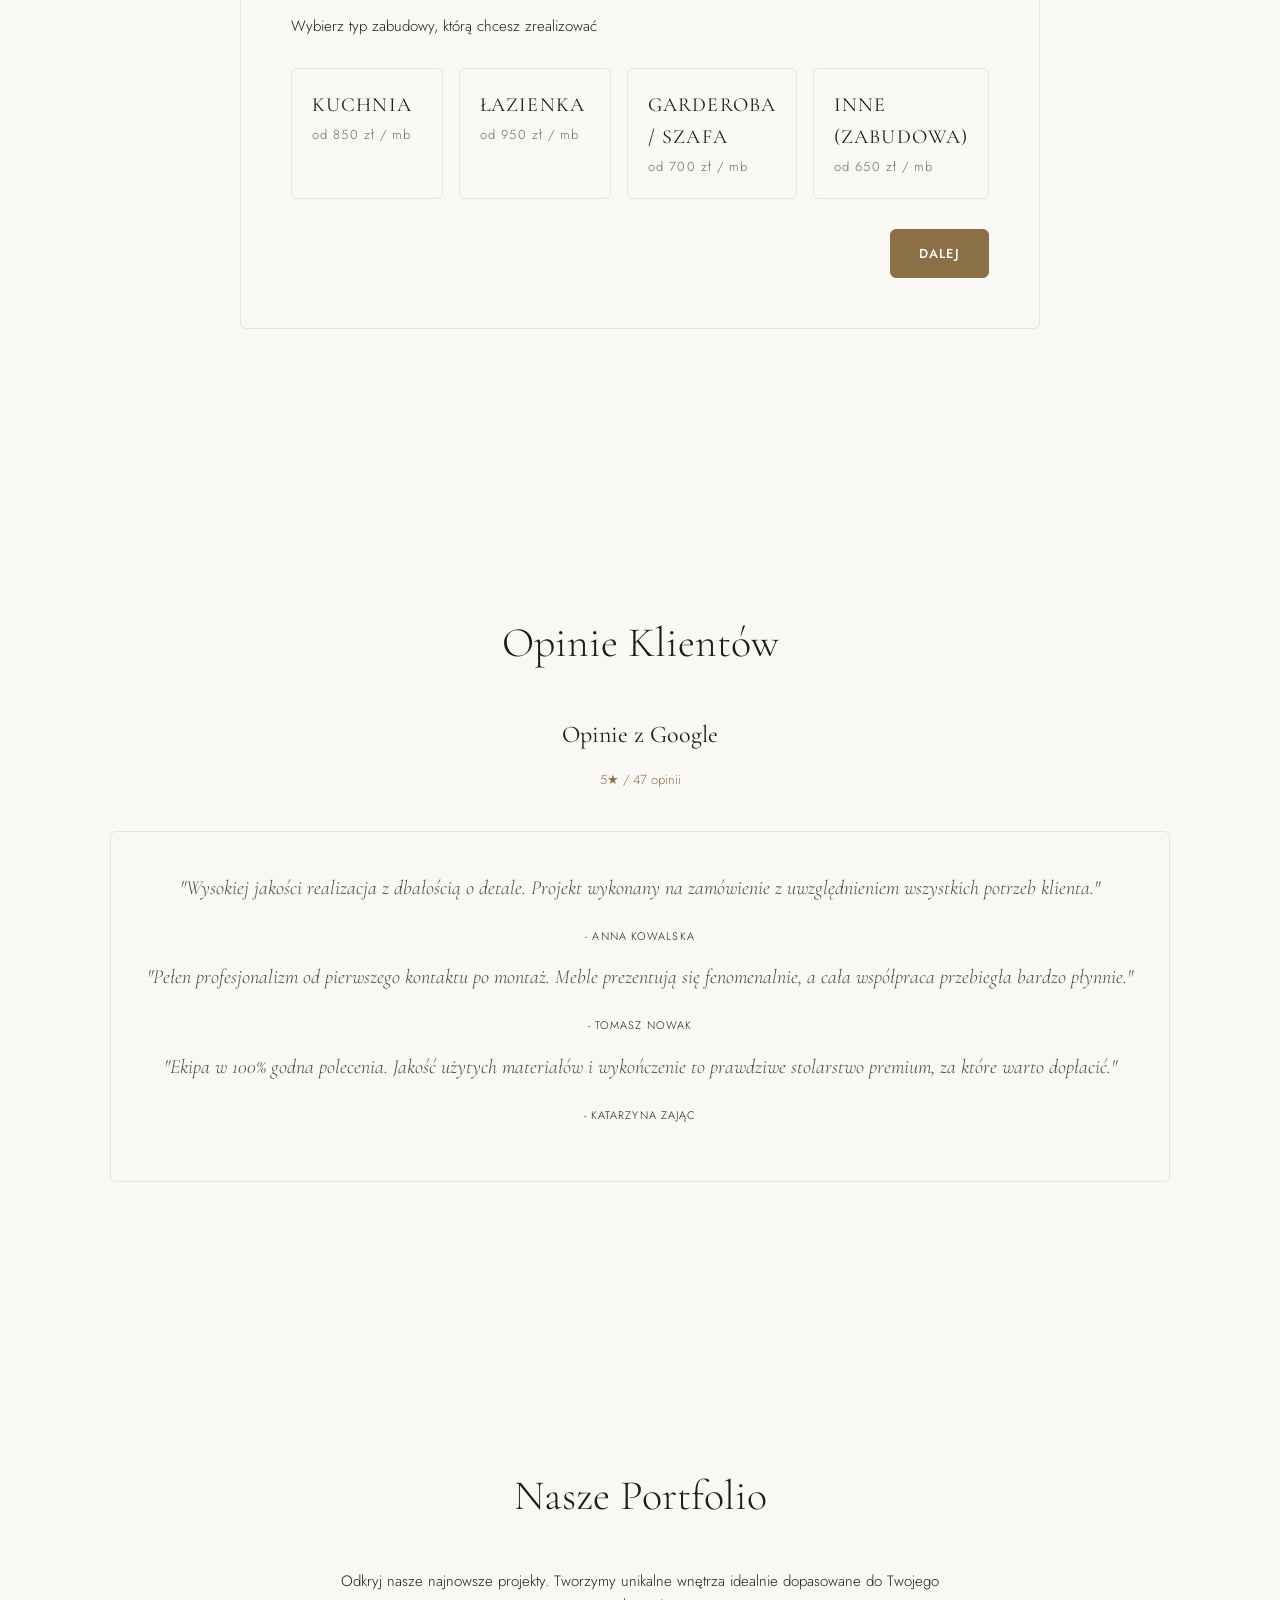
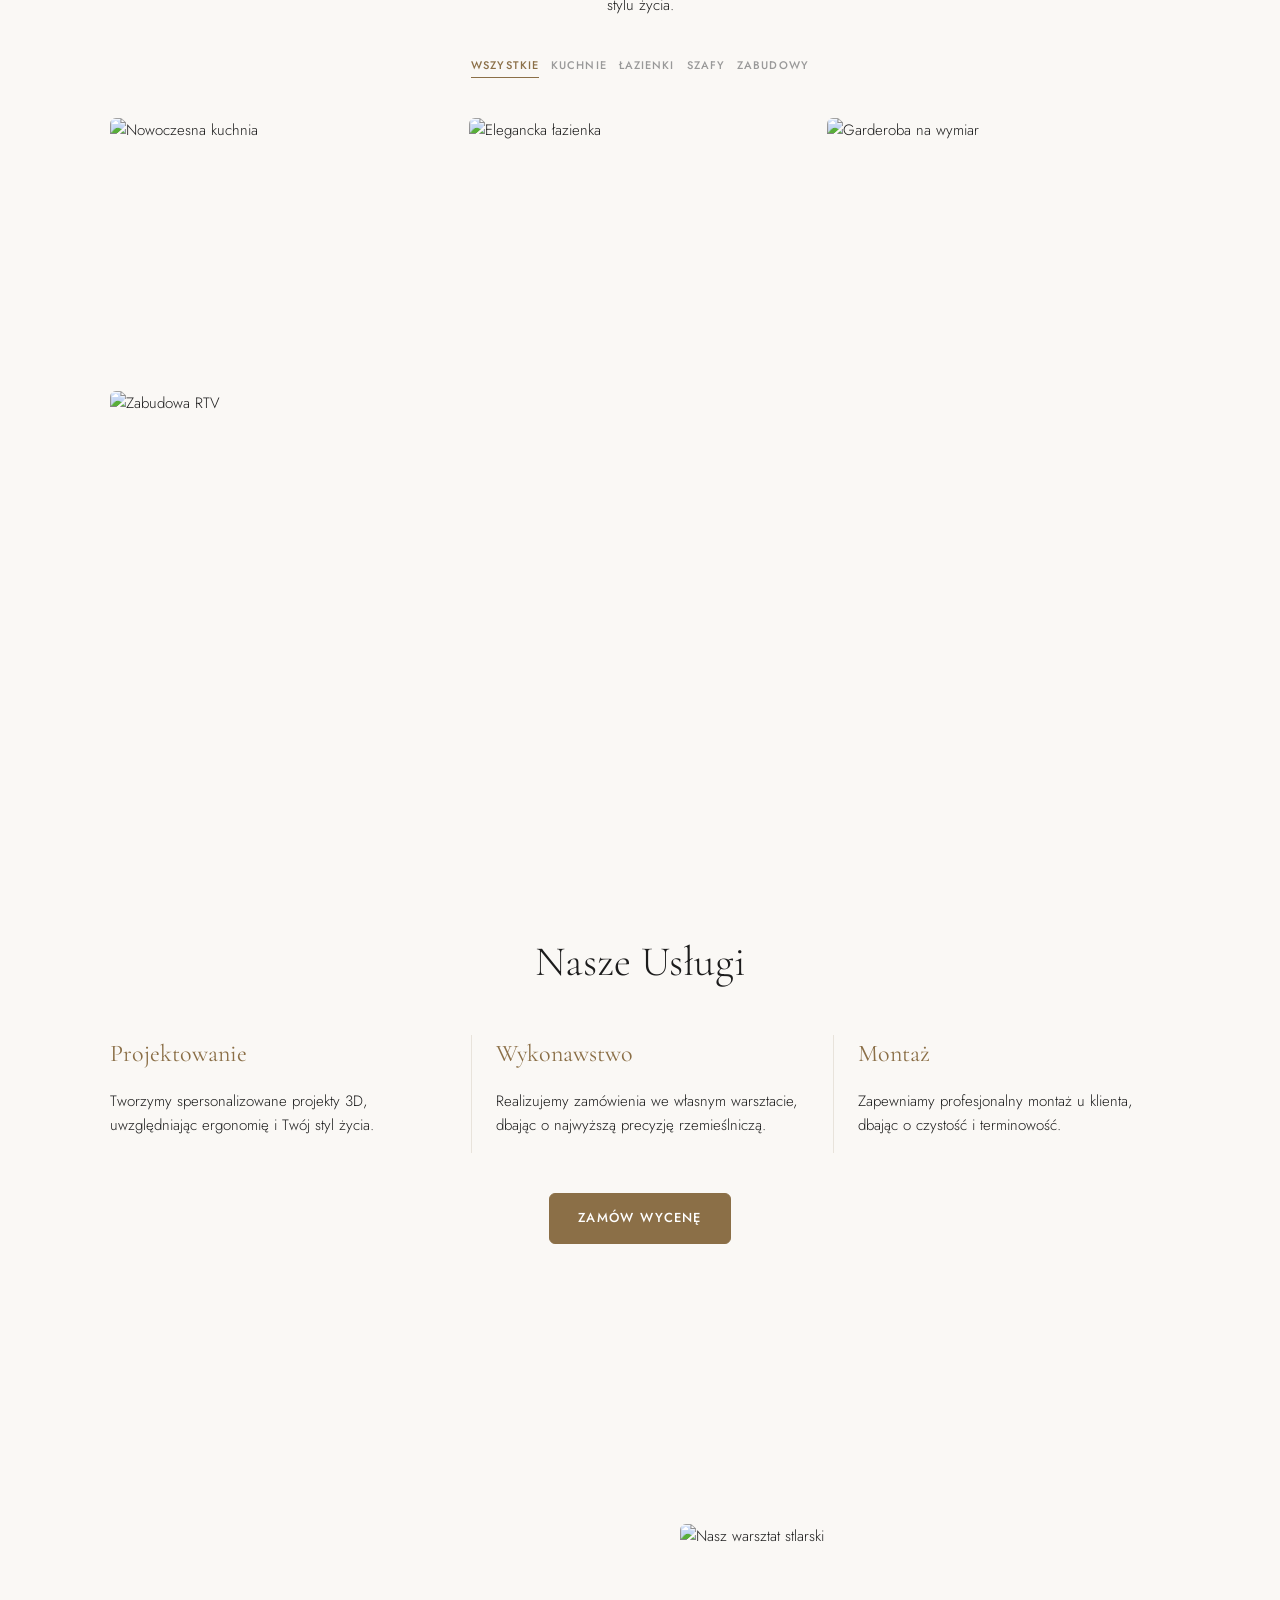
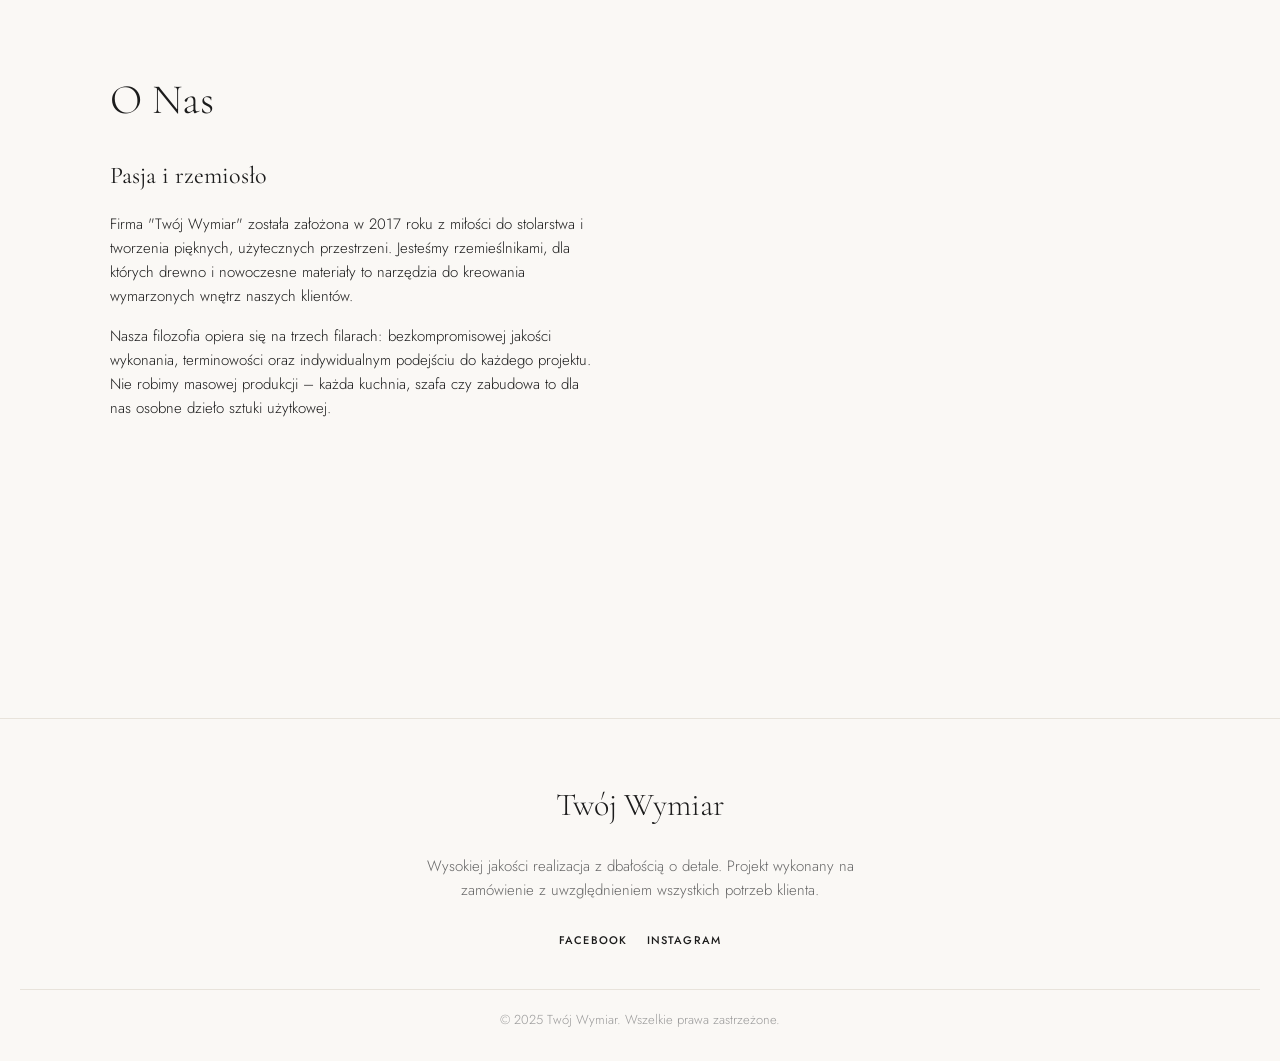
==== commit 9e751862: "Add files via upload" ====
--- a/index.html
+++ b/index.html
@@ -24,14 +24,15 @@
         <nav id="navbar">
             <div class="logo">Twój Wymiar</div>
             <ul class="nav-links">
-                <li><a href="#hero" class="nav-link">Strona Główna</a></li>
-                <li><a href="#realizacje" class="nav-link">Realizacje</a></li>
-                <li><a href="#wycena" class="nav-link">Wycena</a></li>
-                <li><a href="#opinie" class="nav-link">Opinie</a></li>
-                <li><a href="#portfolio" class="nav-link">Portfolio</a></li>
-                <li><a href="#uslugi" class="nav-link">Usługi</a></li>
-                <li><a href="#o-nas" class="nav-link">O nas</a></li>
-                <li><a href="#kontakt" class="nav-link">Kontakt</a></li>
+                <li><a href="index.html#hero" class="nav-link">Strona Główna</a></li>
+                <li><a href="index.html#obszar-dzialania" class="nav-link">Obszar Działania</a></li>
+                <li><a href="index.html#realizacje" class="nav-link">Realizacje</a></li>
+                <li><a href="index.html#wycena" class="nav-link">Wycena</a></li>
+                <li><a href="index.html#opinie" class="nav-link">Opinie</a></li>
+                <li><a href="index.html#portfolio" class="nav-link">Portfolio</a></li>
+                <li><a href="index.html#uslugi" class="nav-link">Usługi</a></li>
+                <li><a href="index.html#o-nas" class="nav-link">O nas</a></li>
+                <li><a href="kontakt.html" class="nav-link">Kontakt</a></li>
             </ul>
             <div class="hamburger">
                 <span class="bar"></span>
@@ -46,7 +47,20 @@
             <div class="hero-content">
                 <h1>Stolarstwo <em>Premium</em></h1>
                 <p>Projektujemy i tworzymy meble na wymiar, które łączą rzemieślniczą precyzję, funkcjonalność i ponadczasowy design z dbałością o detale.</p>
-                <a href="#realizacje" class="btn">Zobacz nasze realizacje</a>
+                <div class="hero-actions">
+                    <a href="tel:+48123456789" class="btn btn-outline">Zadzwoń do nas</a>
+                    <a href="#realizacje" class="btn">Zobacz nasze realizacje</a>
+                </div>
+            </div>
+        </section>
+
+        <section id="obszar-dzialania" class="reveal">
+            <div class="section-container">
+                <h2>Nasz obszar działania</h2>
+                <p class="section-subtitle">Obsługujemy klientów w promieniu 60 km od Głowna. Sprawdź, czy dojeżdżamy do Ciebie!</p>
+                <div class="map-container" style="position: relative; padding-bottom: 56.25%; height: 0; overflow: hidden; max-width: 100%; border-radius: var(--radius);">
+                    <iframe src="https://www.google.com/maps/embed?pb=!1m18!1m12!1m3!1d156641.87449219354!2d19.567086811565403!3d51.968038596001004!2m3!1f0!2f0!3f0!3m2!1i1024!2i768!4f13.1!3m3!1m2!1s0x471bae3562691515%3A0xe6abfae8ef492cc5!2sG%C5%82owno!5e0!3m2!1spl!2spl!4v1711030000000!5m2!1spl!2spl" style="border:0; position: absolute; top: 0; left: 0; width: 100%; height: 100%;" allowfullscreen="" loading="lazy" referrerpolicy="no-referrer-when-downgrade"></iframe>
+                </div>
             </div>
         </section>
 
@@ -185,11 +199,18 @@
                     <h3>Opinie z Google</h3>
                     <div class="rating">5★ / 47 opinii</div>
                 </div>
-                <!-- Można dodać kilka cytatów, jako że to minimalistycznie, pozostawmy np. 2 wybrane opinie -->
                 <div class="reviews-grid">
                     <div class="review-item">
                         <p class="review-text">"Wysokiej jakości realizacja z dbałością o detale. Projekt wykonany na zamówienie z uwzględnieniem wszystkich potrzeb klienta."</p>
-                        <p class="review-author">- Zadowolony Klient</p>
+                        <p class="review-author">- Anna Kowalska</p>
+                    </div>
+                    <div class="review-item">
+                        <p class="review-text">"Pełen profesjonalizm od pierwszego kontaktu po montaż. Meble prezentują się fenomenalnie, a cała współpraca przebiegła bardzo płynnie."</p>
+                        <p class="review-author">- Tomasz Nowak</p>
+                    </div>
+                    <div class="review-item">
+                        <p class="review-text">"Ekipa w 100% godna polecenia. Jakość użytych materiałów i wykończenie to prawdziwe stolarstwo premium, za które warto dopłacić."</p>
+                        <p class="review-author">- Katarzyna Zając</p>
                     </div>
                 </div>
             </div>
@@ -276,55 +297,6 @@
             </div>
         </section>
 
-        <section id="kontakt" class="reveal">
-            <div class="section-container">
-                <h2>Skontaktuj się z nami</h2>
-                <div class="contact-grid">
-                    <div class="contact-form-wrapper">
-                        <h3>Zarezerwuj konsultację</h3>
-                        <form id="contact-form" novalidate>
-                            <div class="form-group floating-label">
-                                <input type="text" id="name" name="name" required placeholder=" ">
-                                <label for="name">Imię i nazwisko</label>
-                                <span class="error-msg"></span>
-                            </div>
-                            <div class="form-group floating-label">
-                                <input type="email" id="email" name="email" required placeholder=" ">
-                                <label for="email">Adres e-mail</label>
-                                <span class="error-msg"></span>
-                            </div>
-                            <div class="form-group floating-label">
-                                <input type="tel" id="tel" name="tel" required pattern="[0-9]{9}" placeholder=" ">
-                                <label for="tel">Numer telefonu</label>
-                                <span class="error-msg"></span>
-                            </div>
-                            <div class="form-group floating-label">
-                                <textarea id="message" name="message" rows="4" required placeholder=" "></textarea>
-                                <label for="message">Twoja wiadomość</label>
-                                <span class="error-msg"></span>
-                            </div>
-                            <button type="submit" class="btn btn-submit">Wyślij wiadomość</button>
-                        </form>
-                    </div>
-                    
-                    <div class="contact-details">
-                        <h3>Dane kontaktowe</h3>
-                        <ul class="details-list">
-                            <li><strong>Telefon:</strong> +48 123 456 789</li>
-                            <li><strong>Email:</strong> kontakt@twojwymiar.pl</li>
-                            <li><strong>Adres:</strong> ul. Przykładowa 15, 95-015 Głowno</li>
-                            <li><strong>Godziny otwarcia:</strong><br>Pn - Pt: 8:00 - 18:00<br>Sob: 9:00 - 14:00</li>
-                        </ul>
-                        
-                        <div class="service-area">
-                            <h4>Obszar działania</h4>
-                            <p>Obsługujemy klientów w promieniu 80 km od Głowna<br>
-                            Przykładowe miasta: Łódź, Skierniewice, Kutno, Łęczyca, Brzeziny</p>
-                        </div>
-                    </div>
-                </div>
-            </div>
-        </section>
     </main>
 
     <footer>
--- a/style.css
+++ b/style.css
@@ -273,6 +273,13 @@
     color: #4A4A4A;
 }
 
+.hero-actions {
+    display: flex;
+    justify-content: center;
+    gap: 16px;
+    flex-wrap: wrap;
+}
+
 /* === REALIZACJE === */
 .recent-grid {
     display: grid;
@@ -590,6 +597,12 @@
     width: 100%;
     height: 100%;
     object-fit: cover;
+}
+
+/* === OBSZAR DZIAŁANIA (MAP) === */
+.map-container {
+    margin-top: 40px;
+    border: 1px solid var(--clr-border);
 }
 
 /* === KONTAKT === */
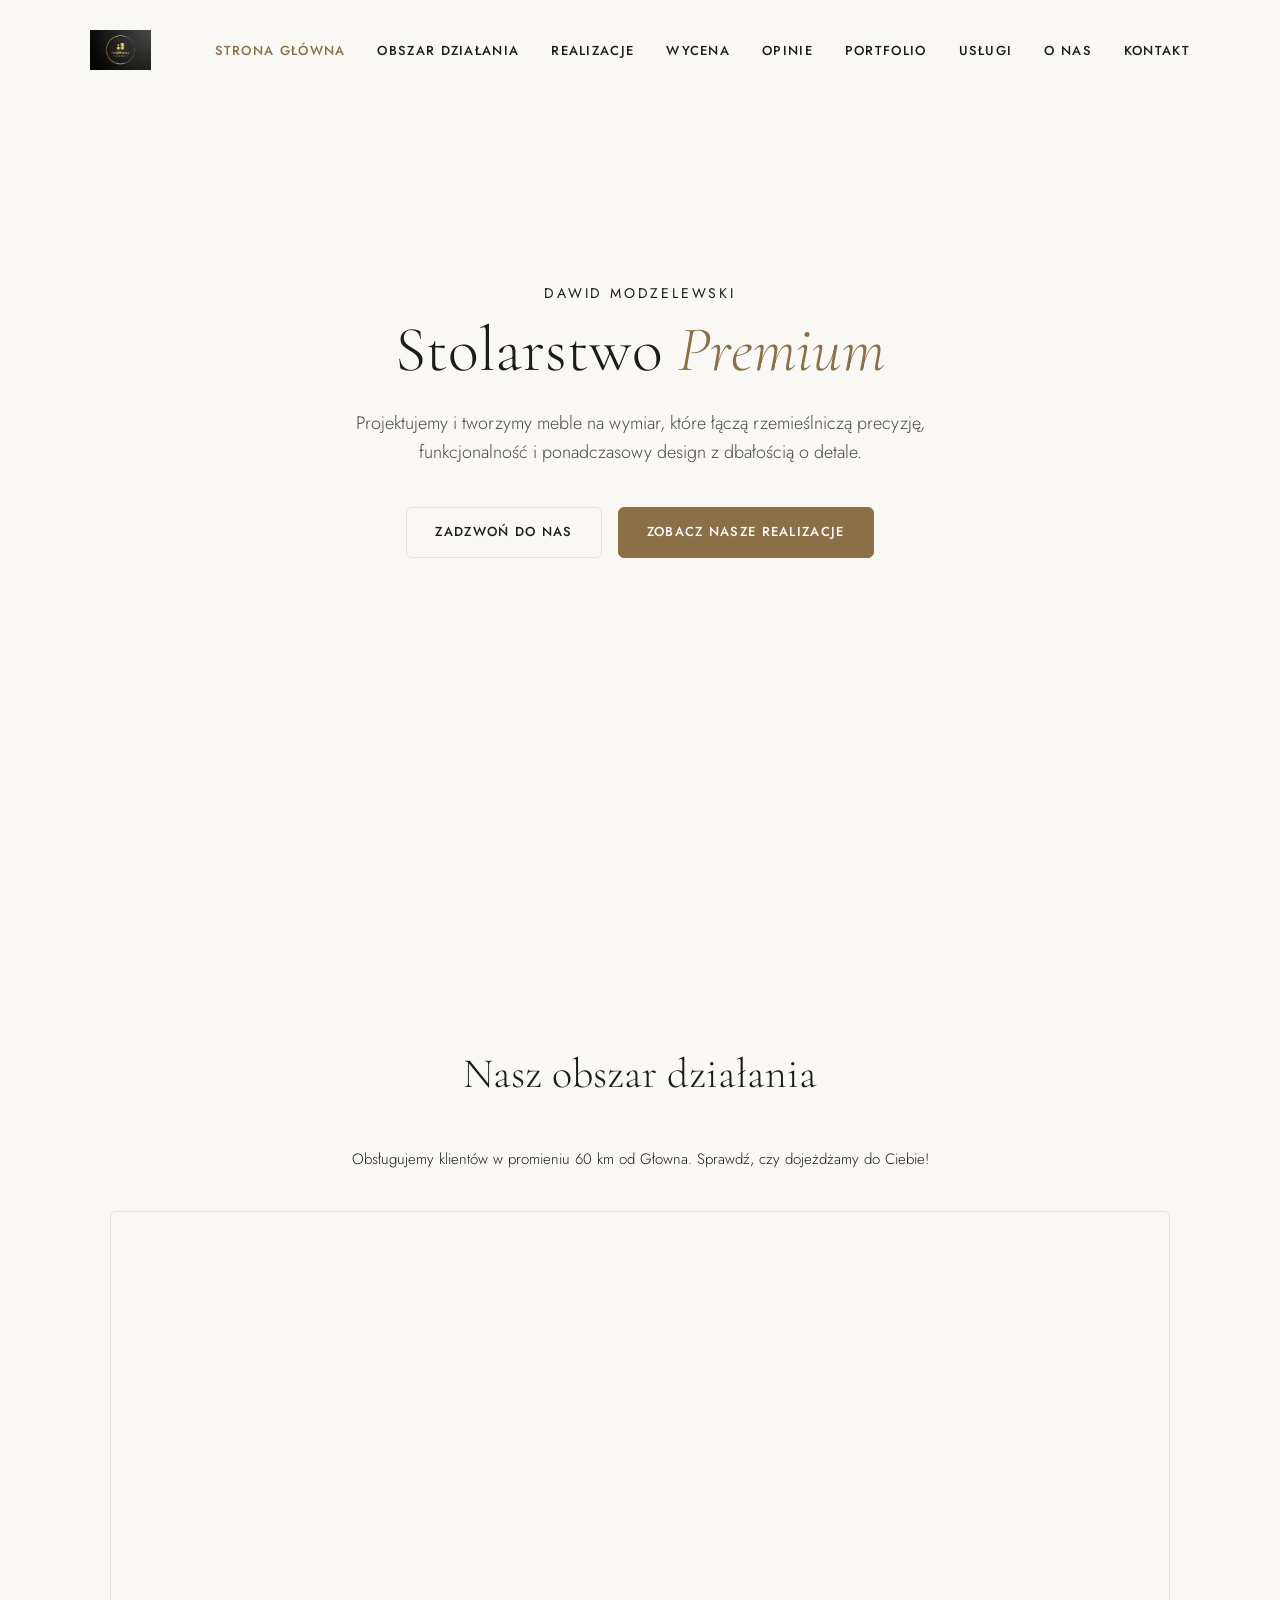
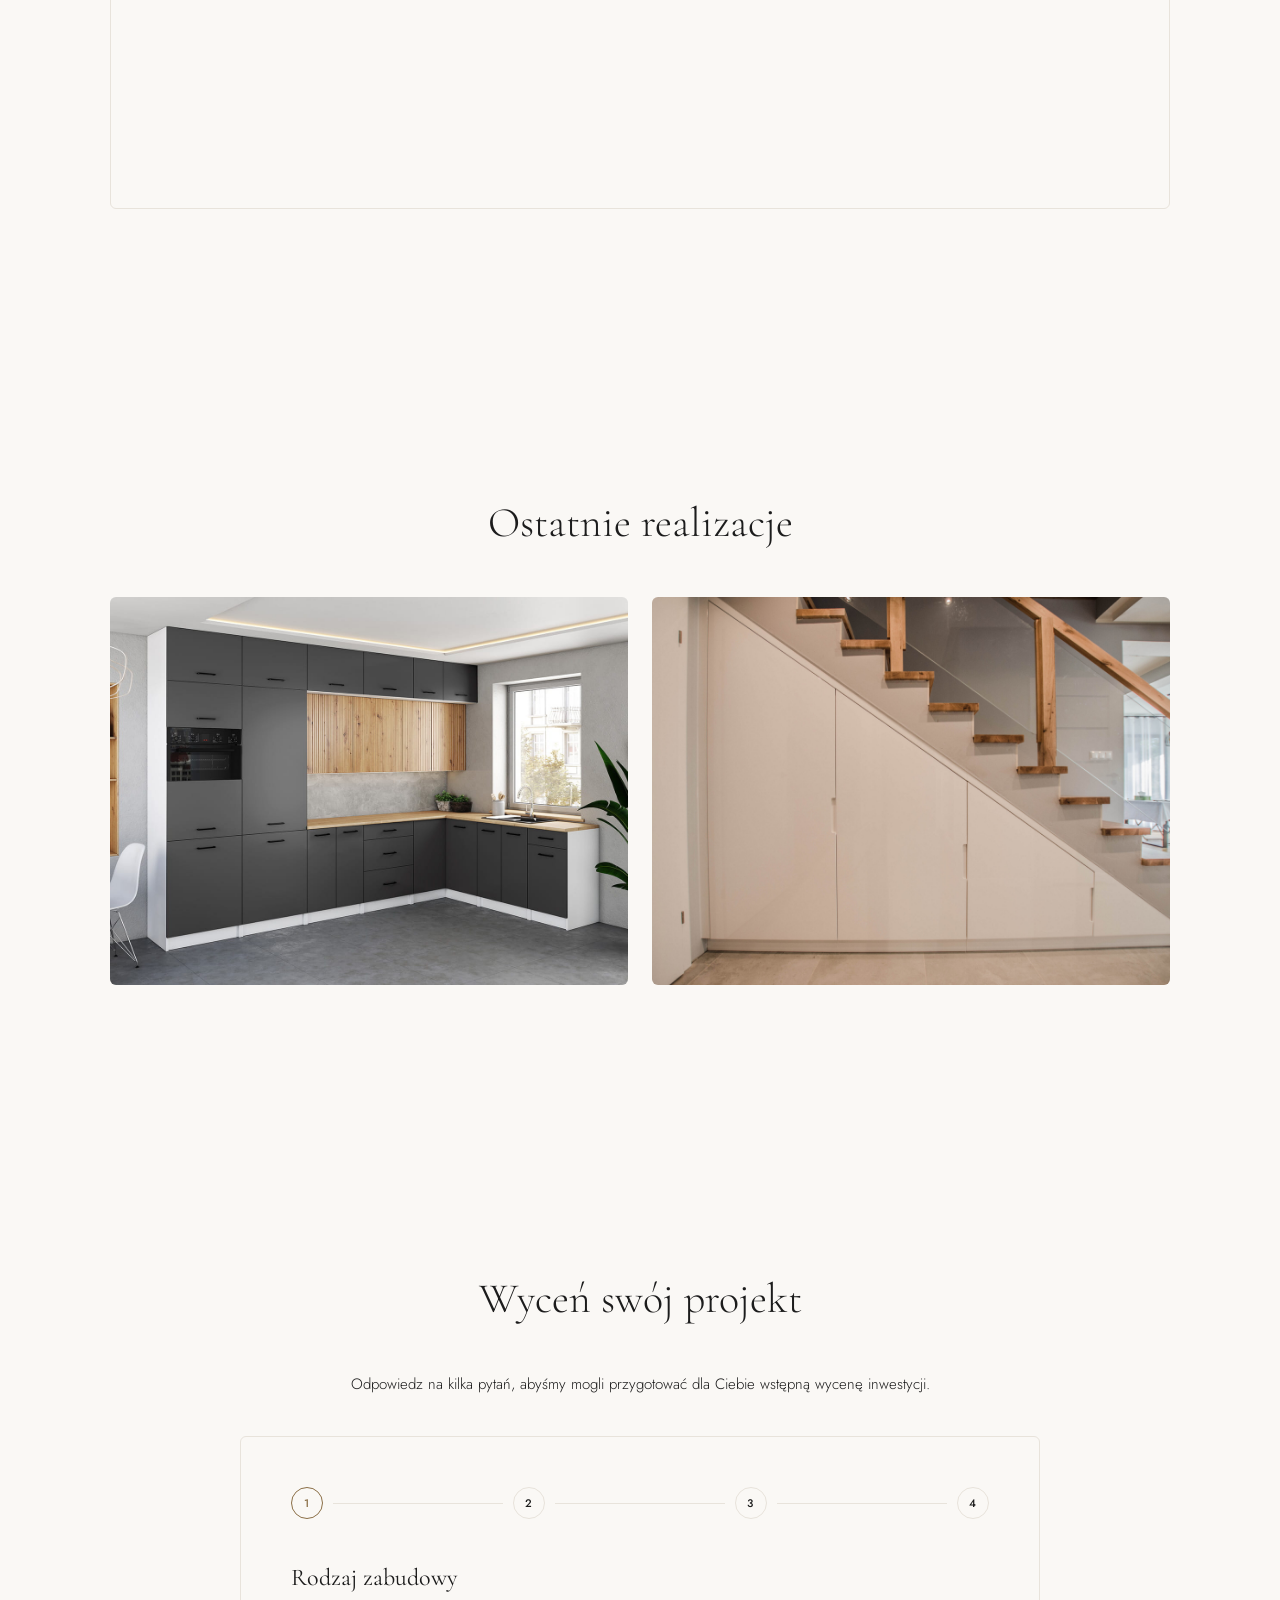
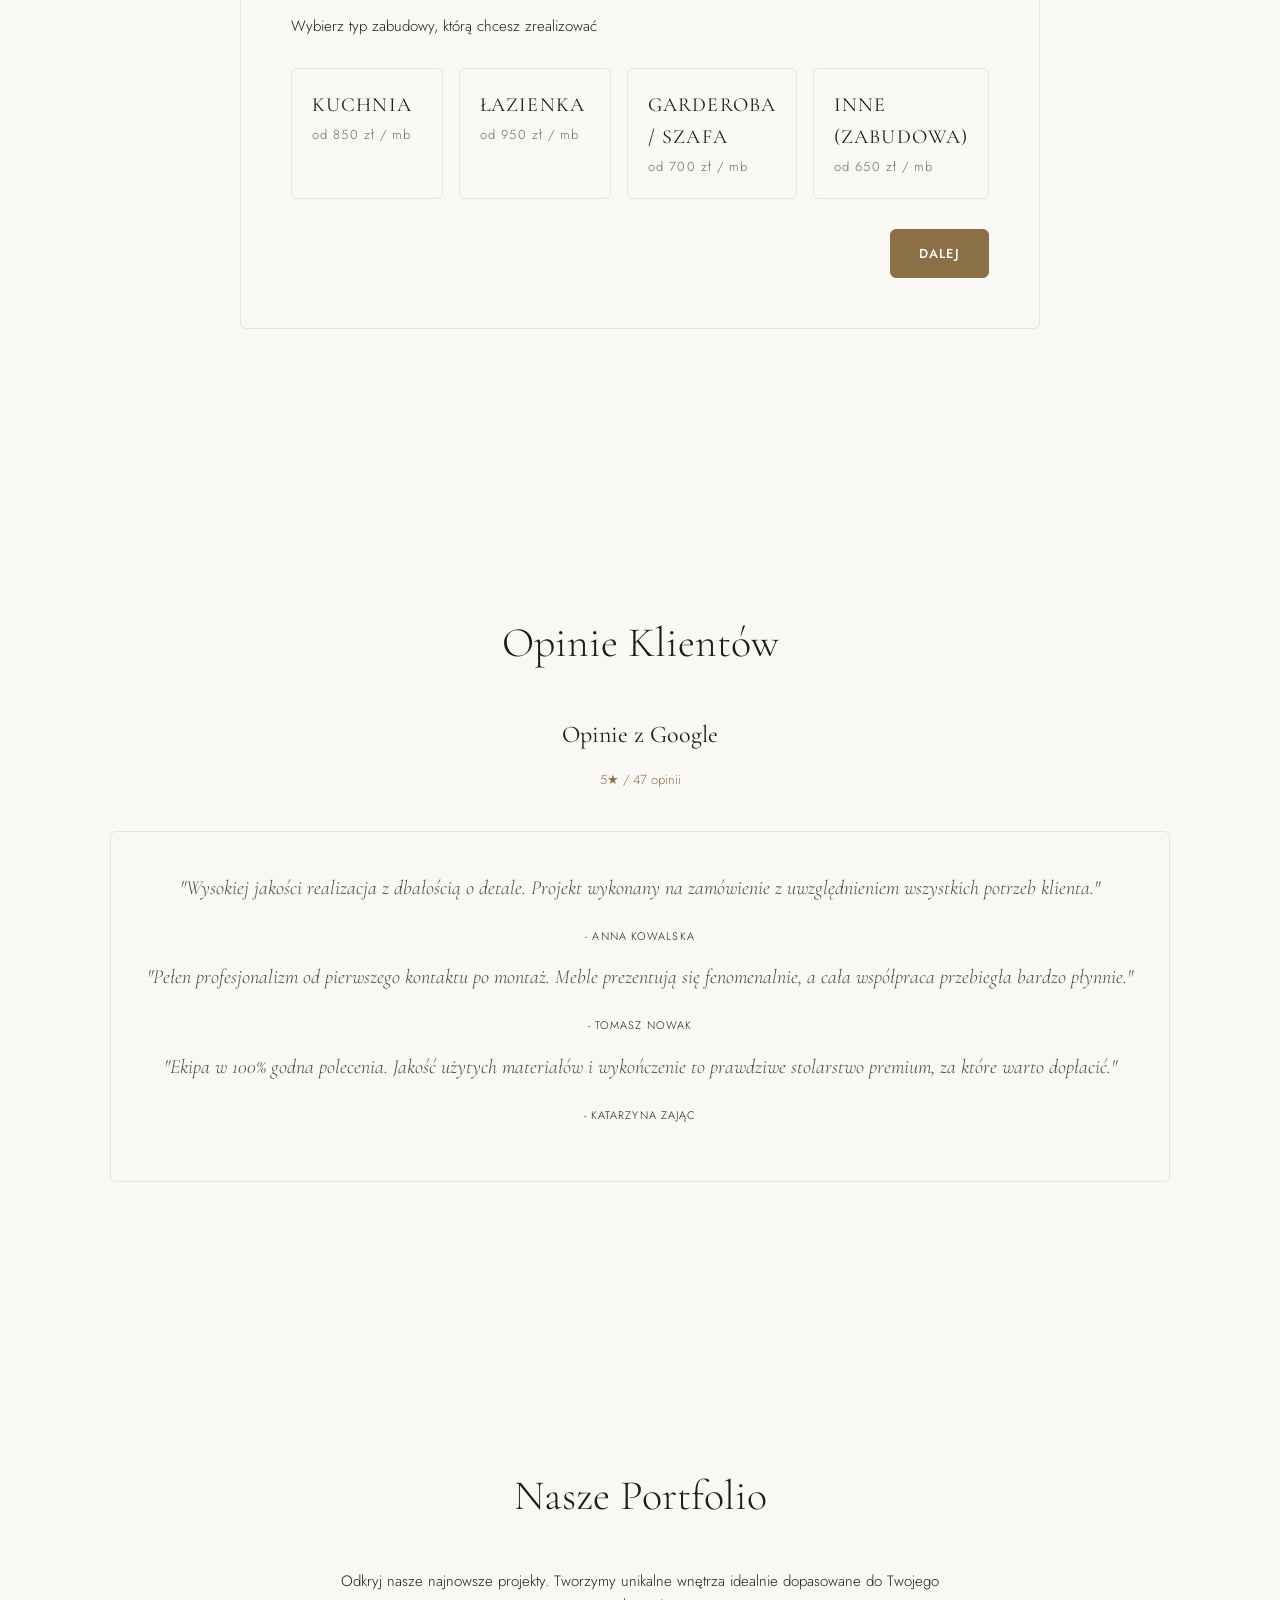
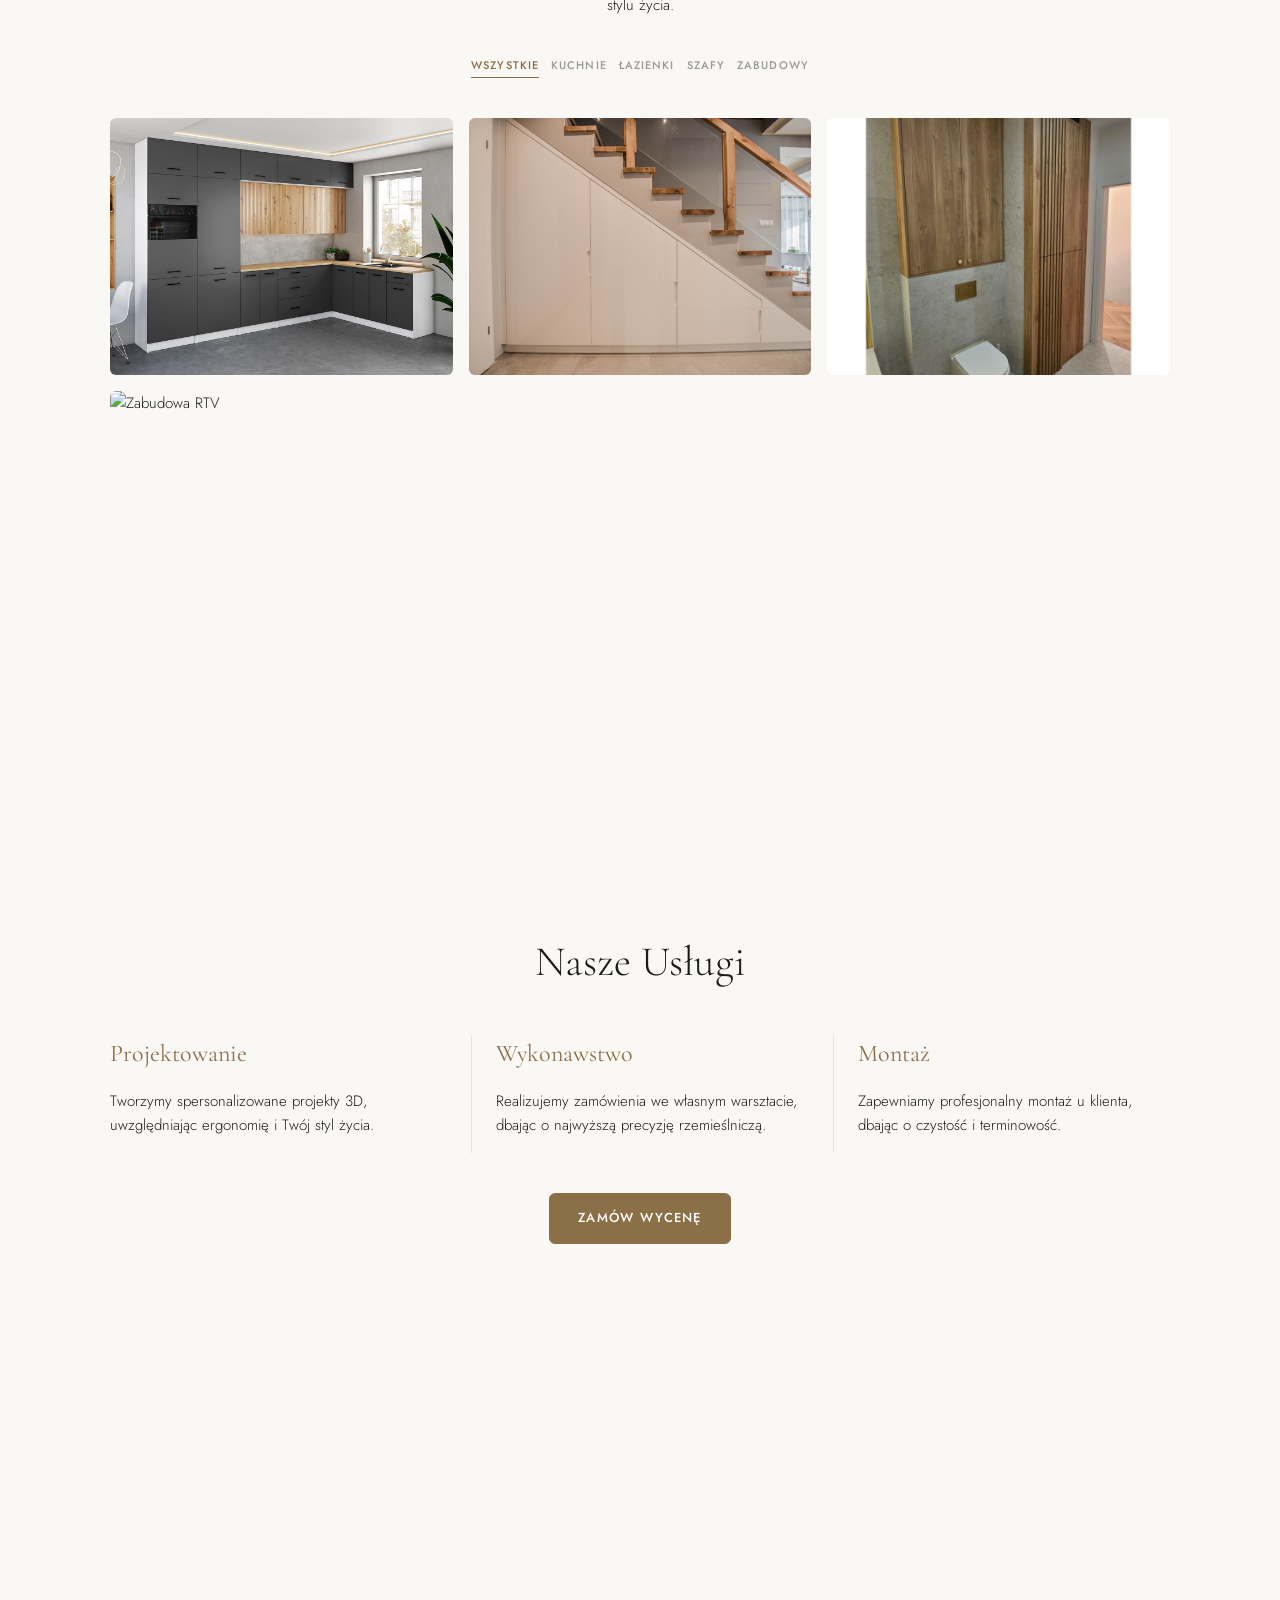
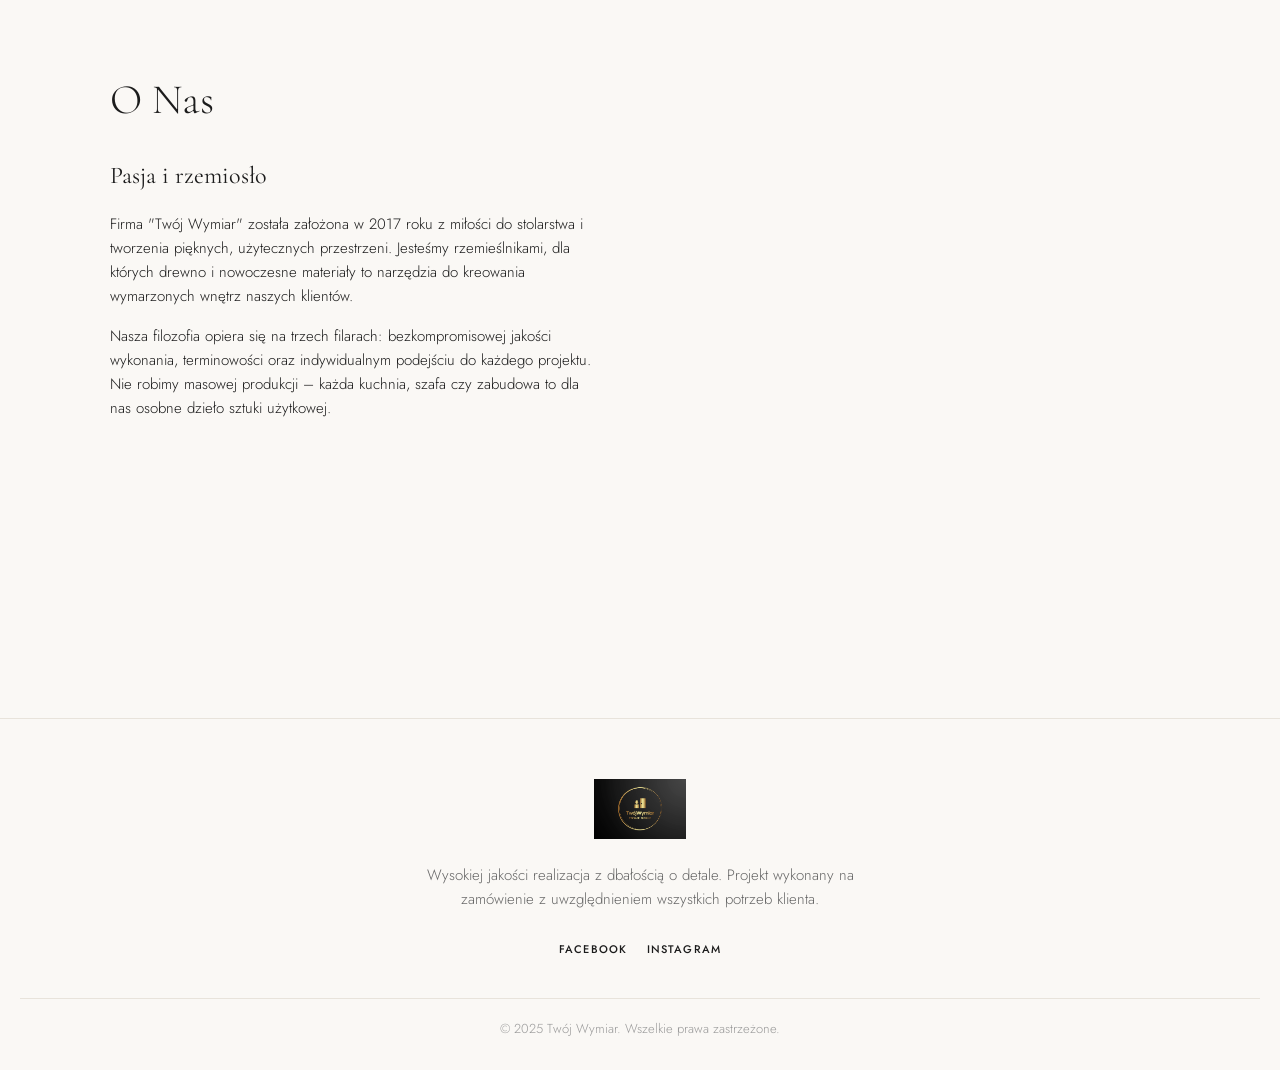
==== commit 5b5fcded: "Add files via upload" ====
--- a/index.html
+++ b/index.html
@@ -22,7 +22,9 @@
 
     <header>
         <nav id="navbar">
-            <div class="logo">Twój Wymiar</div>
+            <a href="index.html" class="logo">
+                <img src="images/logo.png" alt="Twój Wymiar Logo" id="nav-logo" style="max-height: 40px; display: none;">
+            </a>
             <ul class="nav-links">
                 <li><a href="index.html#hero" class="nav-link">Strona Główna</a></li>
                 <li><a href="index.html#obszar-dzialania" class="nav-link">Obszar Działania</a></li>
@@ -45,6 +47,7 @@
     <main>
         <section id="hero" class="reveal">
             <div class="hero-content">
+                <h4 style="margin-bottom: 10px; font-weight: 400; font-family: var(--font-body); text-transform: uppercase; letter-spacing: 0.2em; font-size: 14px;">Dawid Modzelewski</h4>
                 <h1>Stolarstwo <em>Premium</em></h1>
                 <p>Projektujemy i tworzymy meble na wymiar, które łączą rzemieślniczą precyzję, funkcjonalność i ponadczasowy design z dbałością o detale.</p>
                 <div class="hero-actions">
@@ -69,10 +72,10 @@
                 <h2>Ostatnie realizacje</h2>
                 <div class="recent-grid">
                     <div class="recent-item">
-                        <img src="https://images.unsplash.com/photo-1556910103-1c02745aae4d?ixlib=rb-1.2.1&auto=format&fit=crop&w=800&q=80" alt="Nowoczesna kuchnia" loading="lazy">
+                        <img src="images/portfolio-1.jpg" alt="Nowoczesna kuchnia" loading="lazy" onerror="this.src='https://images.unsplash.com/photo-1556910103-1c02745aae4d?ixlib=rb-1.2.1&auto=format&fit=crop&w=800&q=80'">
                     </div>
                     <div class="recent-item">
-                        <img src="https://images.unsplash.com/photo-1600585154340-be6161a56a0c?ixlib=rb-1.2.1&auto=format&fit=crop&w=800&q=80" alt="Elegancka łazienka" loading="lazy">
+                        <img src="images/portfolio-2.jpg" alt="Elegancka łazienka" loading="lazy" onerror="this.src='https://images.unsplash.com/photo-1600585154340-be6161a56a0c?ixlib=rb-1.2.1&auto=format&fit=crop&w=800&q=80'">
                     </div>
                 </div>
             </div>
@@ -231,19 +234,19 @@
 
                 <div class="portfolio-grid">
                     <div class="portfolio-item" data-category="kuchnie">
-                        <img src="https://images.unsplash.com/photo-1556910103-1c02745aae4d?ixlib=rb-1.2.1&auto=format&fit=crop&w=800&q=80" alt="Nowoczesna kuchnia" loading="lazy">
+                        <img src="images/portfolio-1.jpg" alt="Nowoczesna kuchnia" loading="lazy" onerror="this.src='https://images.unsplash.com/photo-1556910103-1c02745aae4d?ixlib=rb-1.2.1&auto=format&fit=crop&w=800&q=80'">
                         <div class="portfolio-overlay">
                             <h3>Nowoczesna kuchnia</h4>
                         </div>
                     </div>
                     <div class="portfolio-item" data-category="lazienki">
-                        <img src="https://images.unsplash.com/photo-1600585154340-be6161a56a0c?ixlib=rb-1.2.1&auto=format&fit=crop&w=800&q=80" alt="Elegancka łazienka" loading="lazy">
+                        <img src="images/portfolio-2.jpg" alt="Elegancka łazienka" loading="lazy" onerror="this.src='https://images.unsplash.com/photo-1600585154340-be6161a56a0c?ixlib=rb-1.2.1&auto=format&fit=crop&w=800&q=80'">
                         <div class="portfolio-overlay">
                             <h3>Elegancka łazienka</h4>
                         </div>
                     </div>
                     <div class="portfolio-item" data-category="szafy">
-                        <img src="https://images.unsplash.com/photo-1595526114101-23b5bf06a206?ixlib=rb-1.2.1&auto=format&fit=crop&w=800&q=80" alt="Garderoba na wymiar" loading="lazy">
+                        <img src="images/portfolio-3.jpg" alt="Garderoba na wymiar" loading="lazy" onerror="this.src='https://images.unsplash.com/photo-1595526114101-23b5bf06a206?ixlib=rb-1.2.1&auto=format&fit=crop&w=800&q=80'">
                         <div class="portfolio-overlay">
                             <h3>Garderoba na wymiar</h4>
                         </div>
@@ -291,7 +294,7 @@
                         <p>Nasza filozofia opiera się na trzech filarach: bezkompromisowej jakości wykonania, terminowości oraz indywidualnym podejściu do każdego projektu. Nie robimy masowej produkcji – każda kuchnia, szafa czy zabudowa to dla nas osobne dzieło sztuki użytkowej.</p>
                     </div>
                     <div class="about-image">
-                        <img src="https://images.unsplash.com/photo-1540321272787-8dfdc9159d7d?ixlib=rb-1.2.1&auto=format&fit=crop&w=800&q=80" alt="Nasz warsztat stlarski" loading="lazy">
+                        <img src="images/about.jpg" alt="Założyciel Twój Wymiar" id="about-img" loading="lazy" onerror="this.src='https://images.unsplash.com/photo-1540321272787-8dfdc9159d7d?ixlib=rb-1.2.1&auto=format&fit=crop&w=800&q=80'">
                     </div>
                 </div>
             </div>
@@ -301,7 +304,7 @@
 
     <footer>
         <div class="footer-container">
-            <div class="footer-logo">Twój Wymiar</div>
+            <img src="images/logo.png" alt="Twój Wymiar Logo" class="footer-logo" style="max-height: 60px; margin: 0 auto 24px auto; display: none;">
             <p>Wysokiej jakości realizacja z dbałością o detale. Projekt wykonany na zamówienie z uwzględnieniem wszystkich potrzeb klienta.</p>
             <div class="social-links">
                 <a href="#" aria-label="Facebook">Facebook</a>
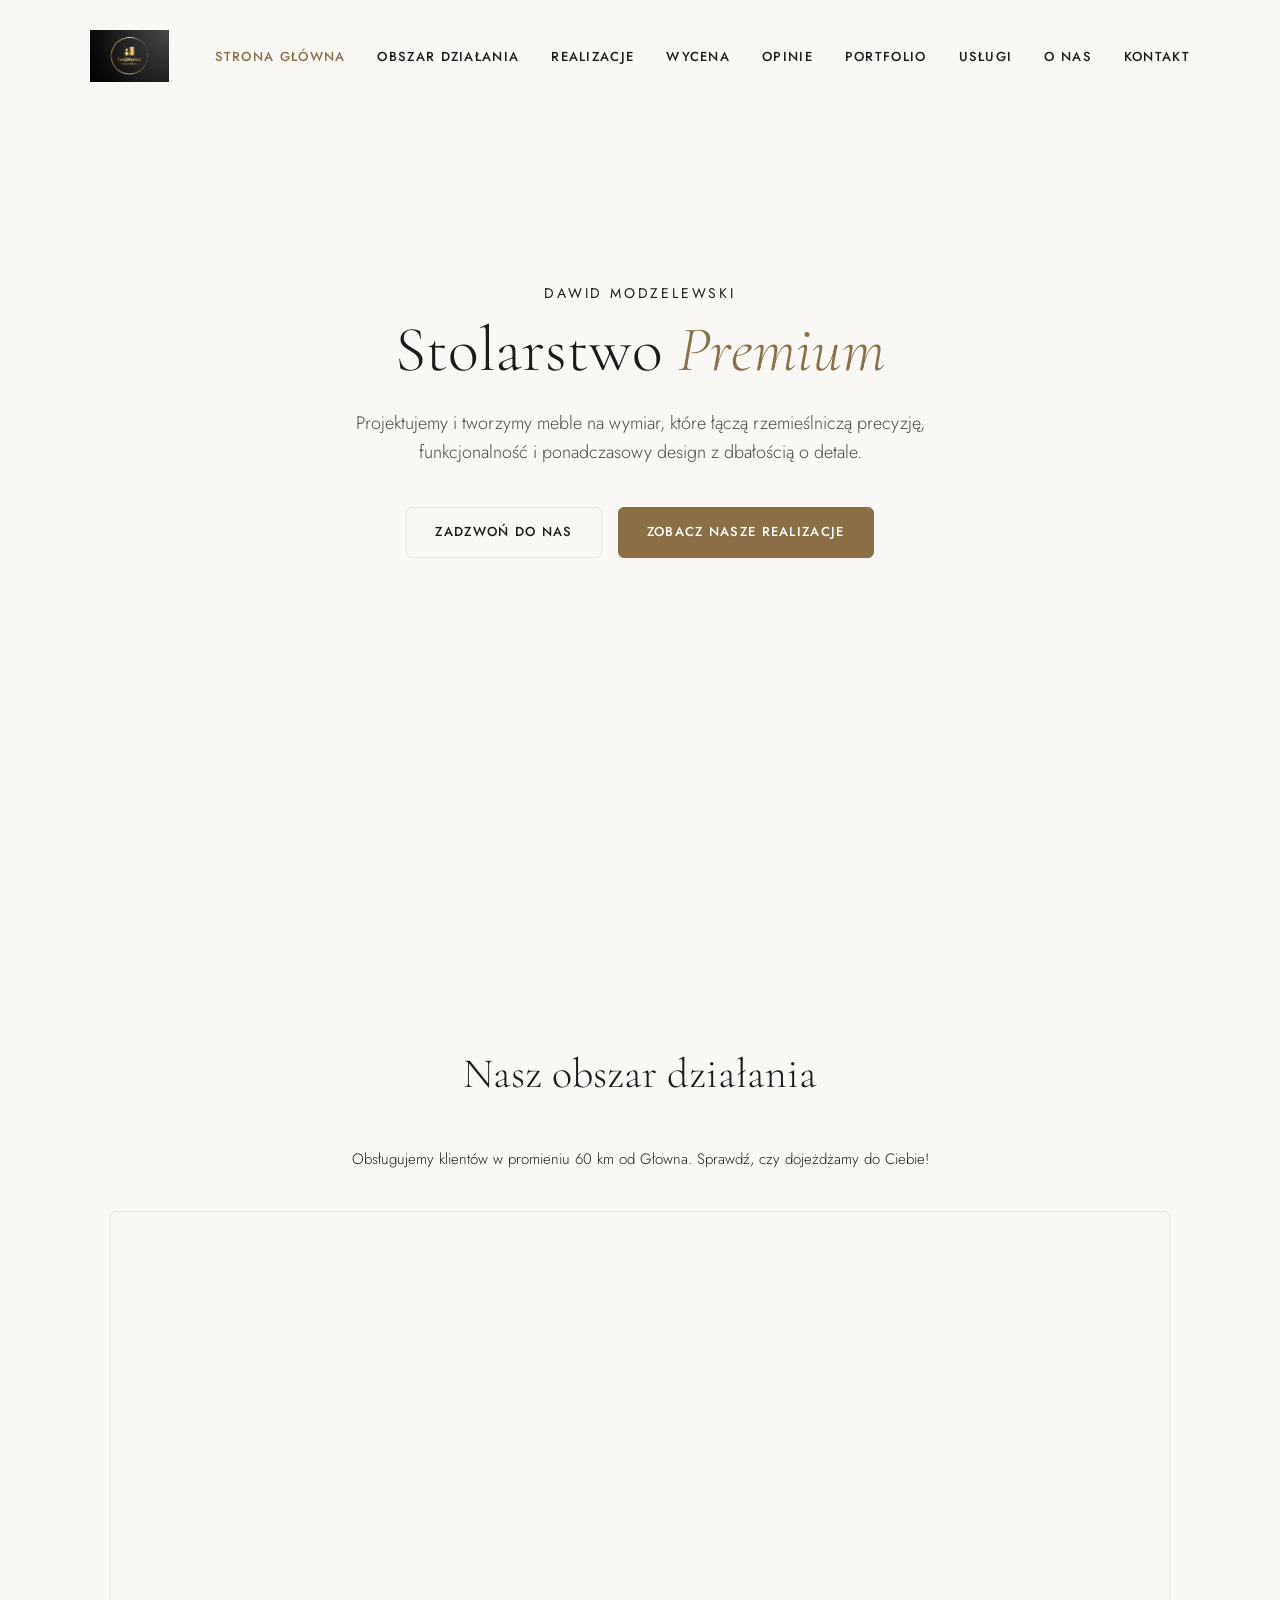
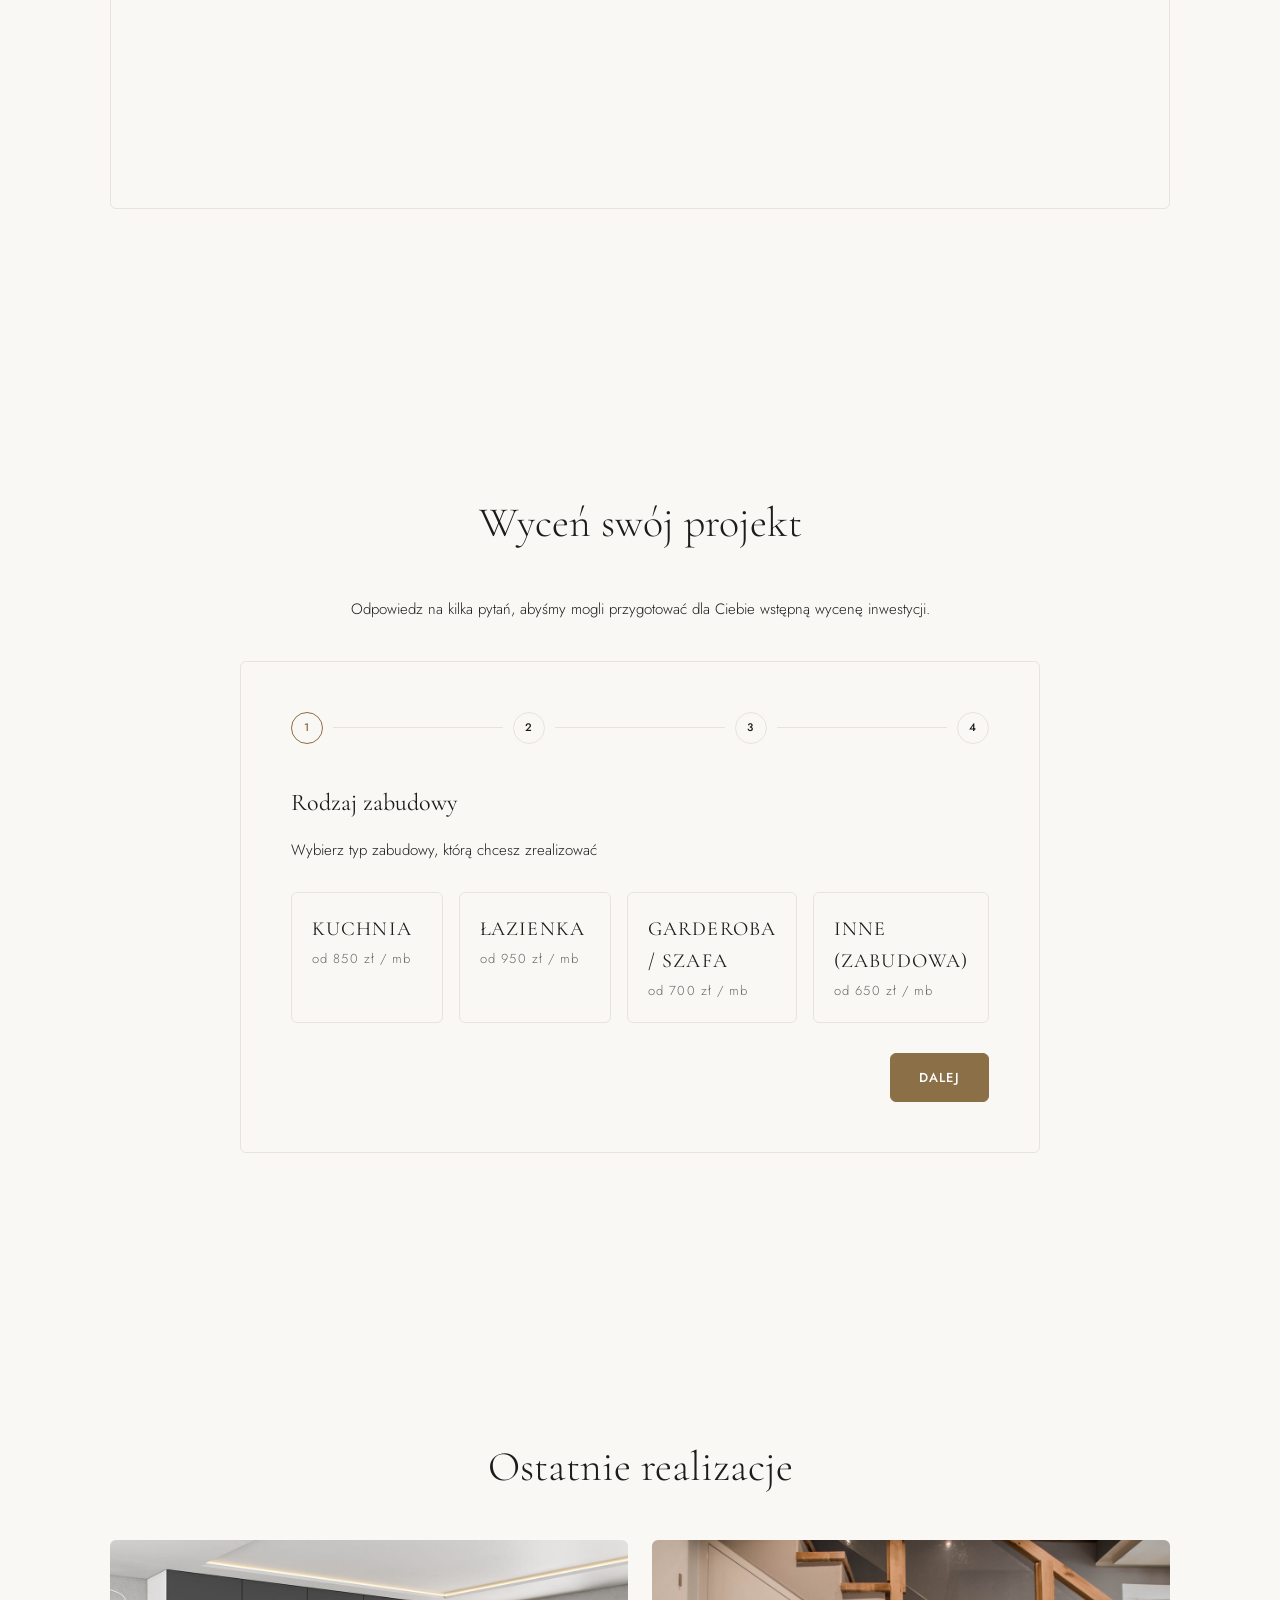
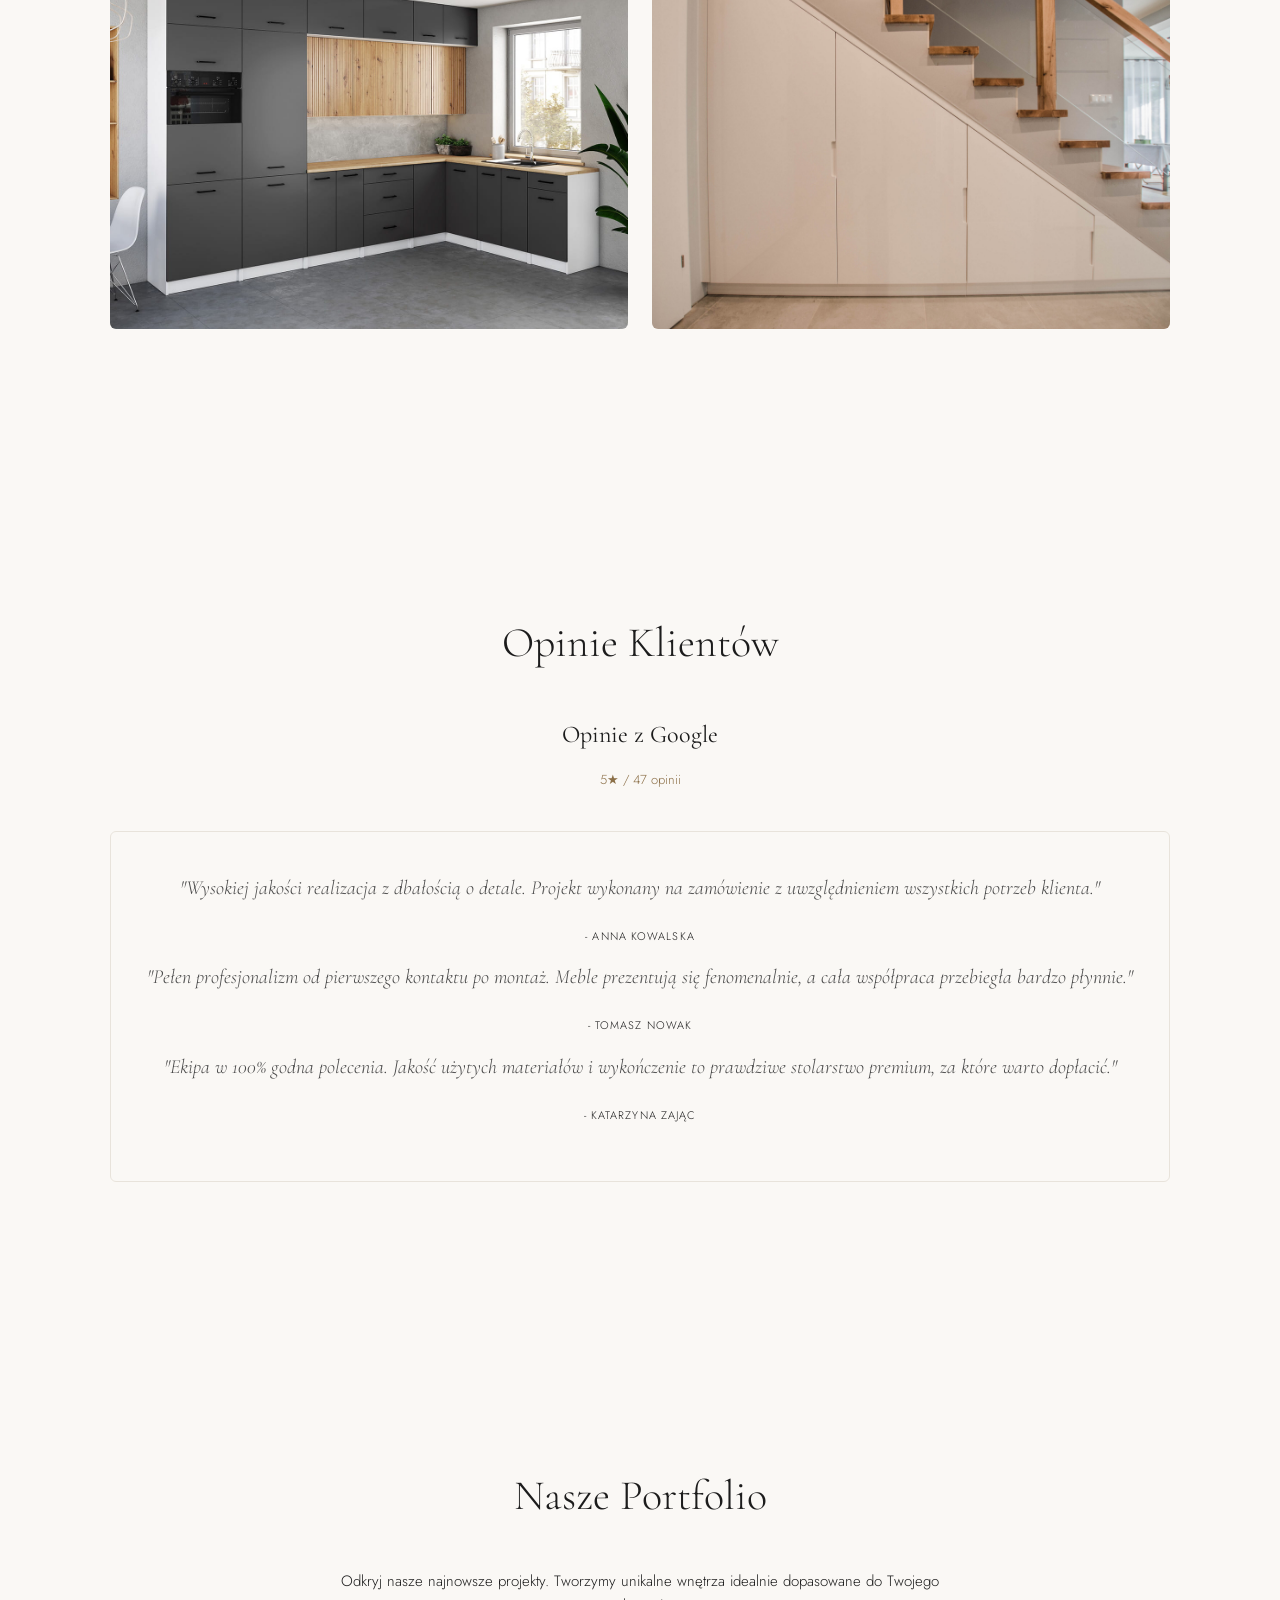
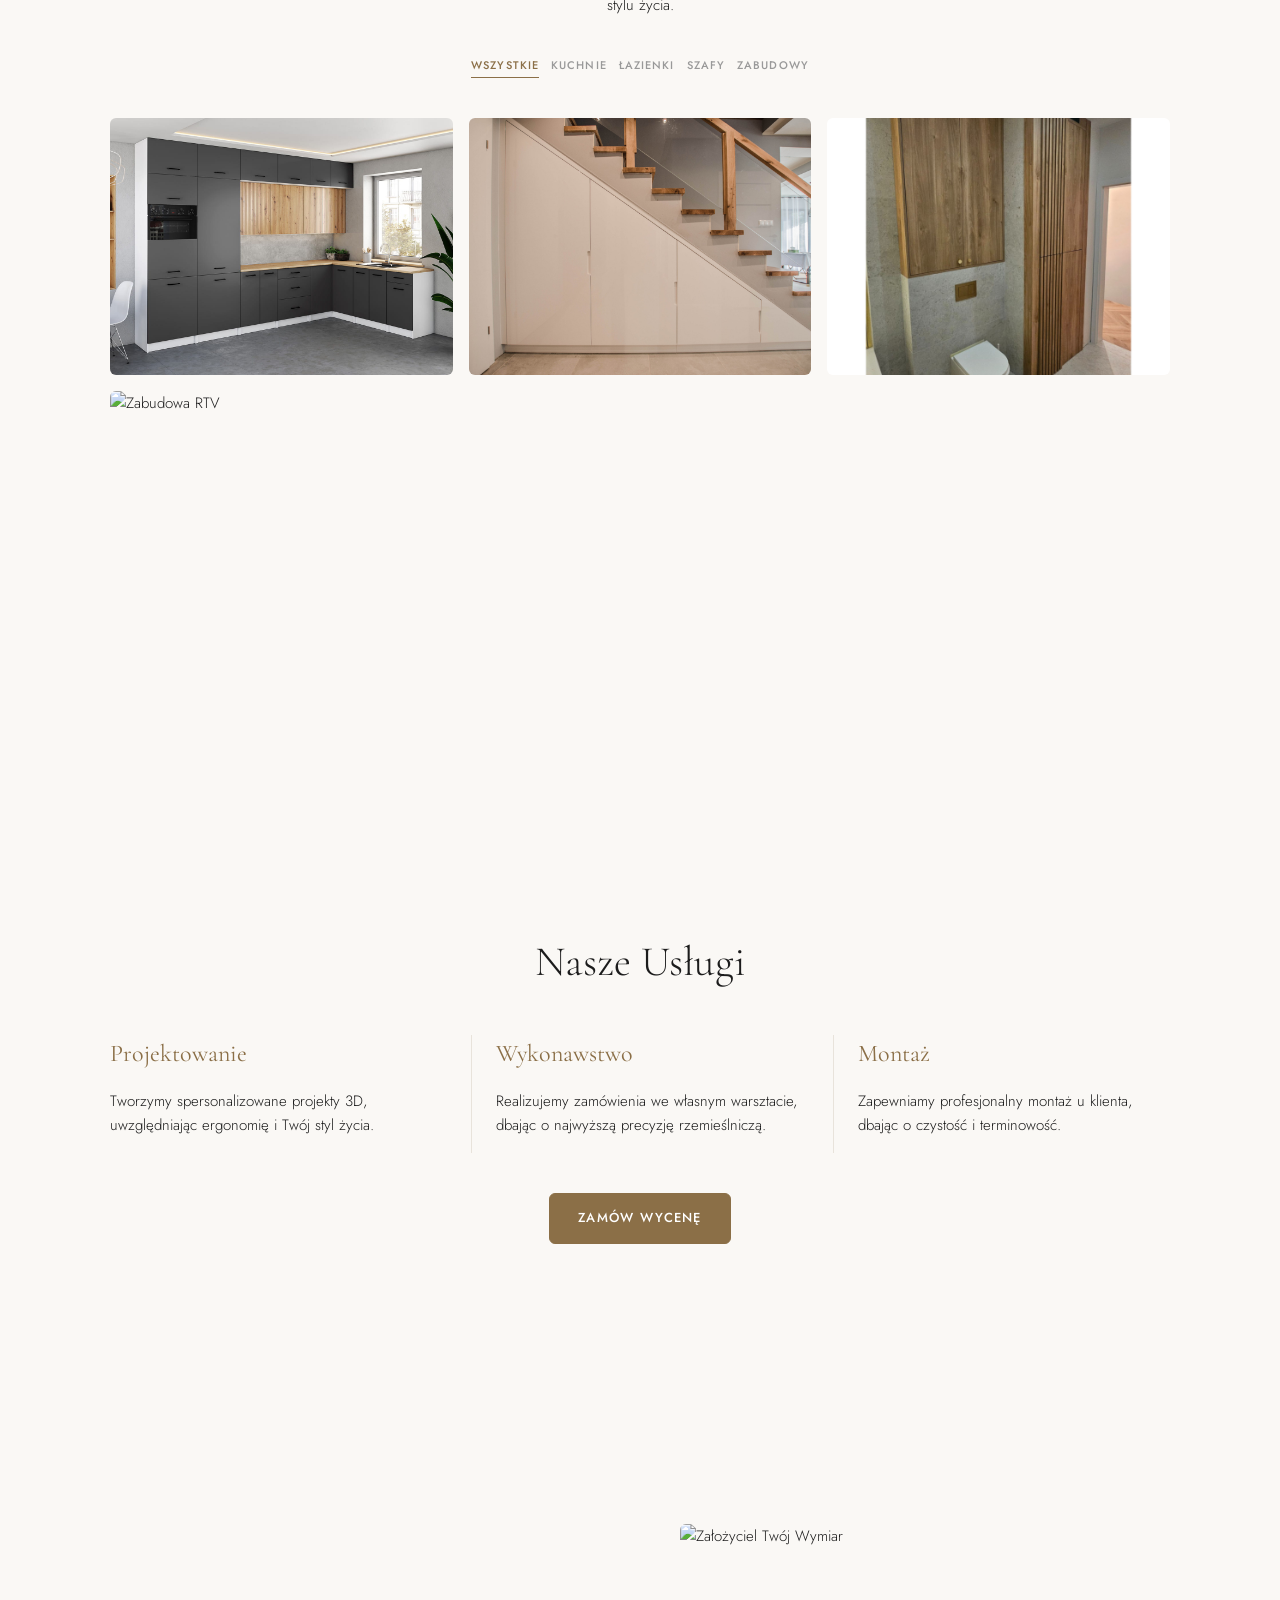
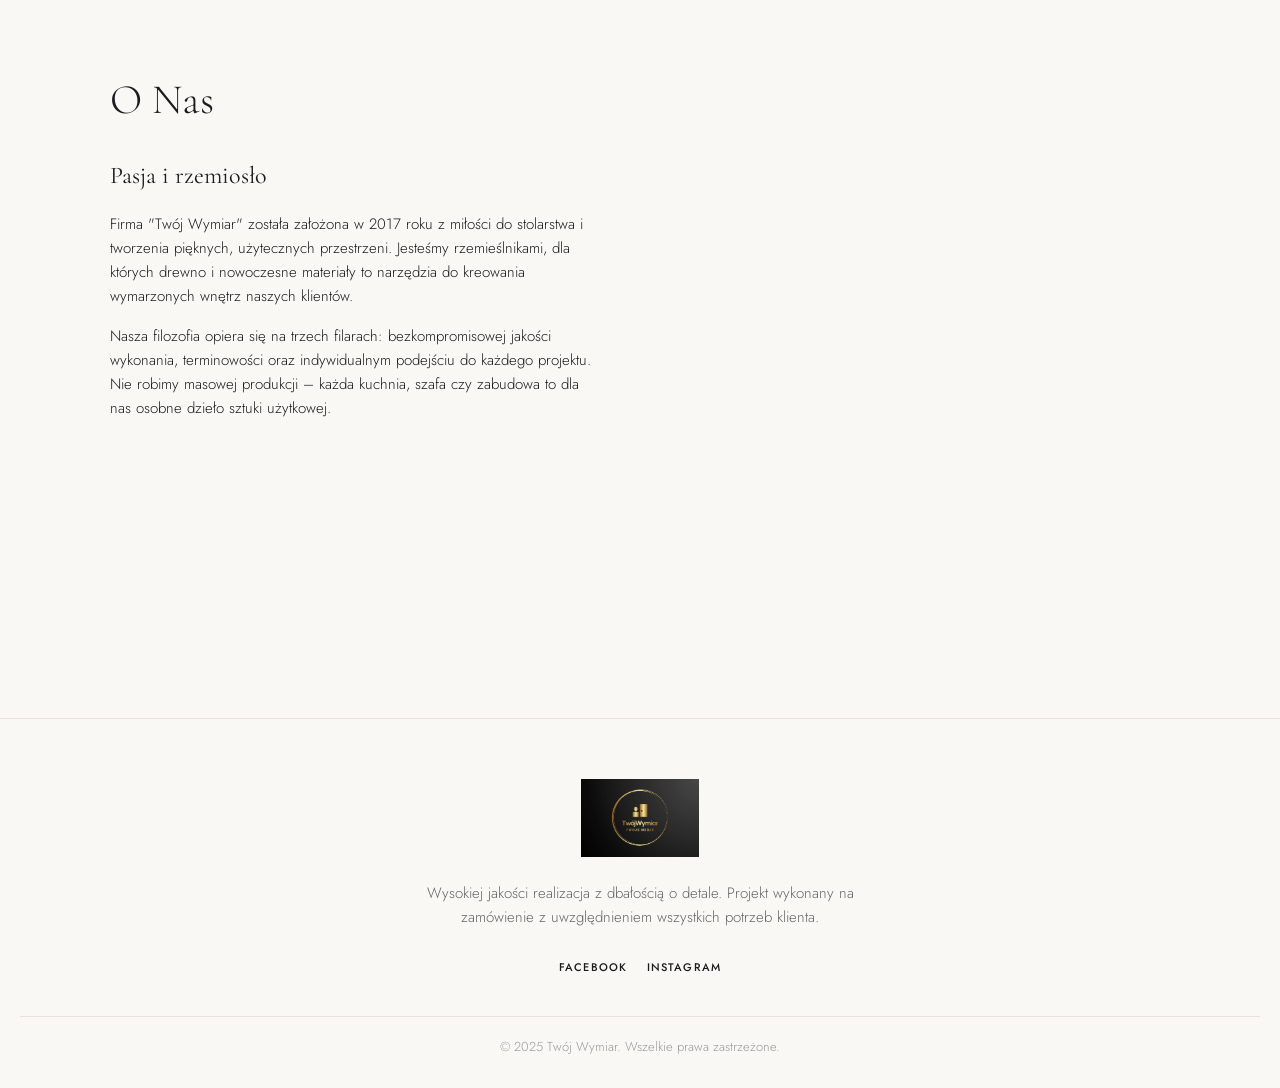
==== commit 599a3b78: "Add files via upload" ====
--- a/index.html
+++ b/index.html
@@ -23,7 +23,7 @@
     <header>
         <nav id="navbar">
             <a href="index.html" class="logo">
-                <img src="images/logo.png" alt="Twój Wymiar Logo" id="nav-logo" style="max-height: 40px; display: none;">
+                <img src="images/logo.png" alt="Twój Wymiar Logo" id="nav-logo" style="max-height: 52px; display: none;">
             </a>
             <ul class="nav-links">
                 <li><a href="index.html#hero" class="nav-link">Strona Główna</a></li>
@@ -67,20 +67,6 @@
             </div>
         </section>
 
-        <section id="realizacje" class="reveal">
-            <div class="section-container">
-                <h2>Ostatnie realizacje</h2>
-                <div class="recent-grid">
-                    <div class="recent-item">
-                        <img src="images/portfolio-1.jpg" alt="Nowoczesna kuchnia" loading="lazy" onerror="this.src='https://images.unsplash.com/photo-1556910103-1c02745aae4d?ixlib=rb-1.2.1&auto=format&fit=crop&w=800&q=80'">
-                    </div>
-                    <div class="recent-item">
-                        <img src="images/portfolio-2.jpg" alt="Elegancka łazienka" loading="lazy" onerror="this.src='https://images.unsplash.com/photo-1600585154340-be6161a56a0c?ixlib=rb-1.2.1&auto=format&fit=crop&w=800&q=80'">
-                    </div>
-                </div>
-            </div>
-        </section>
-
         <section id="wycena" class="reveal">
             <div class="section-container">
                 <h2>Wyceń swój projekt</h2>
@@ -195,6 +181,20 @@
             </div>
         </section>
 
+        <section id="realizacje" class="reveal">
+            <div class="section-container">
+                <h2>Ostatnie realizacje</h2>
+                <div class="recent-grid">
+                    <div class="recent-item">
+                        <img src="images/portfolio-1.jpg" alt="Nowoczesna kuchnia" loading="lazy" onerror="this.src='https://images.unsplash.com/photo-1556910103-1c02745aae4d?ixlib=rb-1.2.1&auto=format&fit=crop&w=800&q=80'">
+                    </div>
+                    <div class="recent-item">
+                        <img src="images/portfolio-2.jpg" alt="Elegancka łazienka" loading="lazy" onerror="this.src='https://images.unsplash.com/photo-1600585154340-be6161a56a0c?ixlib=rb-1.2.1&auto=format&fit=crop&w=800&q=80'">
+                    </div>
+                </div>
+            </div>
+        </section>
+
         <section id="opinie" class="reveal">
             <div class="section-container">
                 <h2>Opinie Klientów</h2>
@@ -304,7 +304,7 @@
 
     <footer>
         <div class="footer-container">
-            <img src="images/logo.png" alt="Twój Wymiar Logo" class="footer-logo" style="max-height: 60px; margin: 0 auto 24px auto; display: none;">
+            <img src="images/logo.png" alt="Twój Wymiar Logo" class="footer-logo" style="max-height: 78px; margin: 0 auto 24px auto; display: none;">
             <p>Wysokiej jakości realizacja z dbałością o detale. Projekt wykonany na zamówienie z uwzględnieniem wszystkich potrzeb klienta.</p>
             <div class="social-links">
                 <a href="#" aria-label="Facebook">Facebook</a>
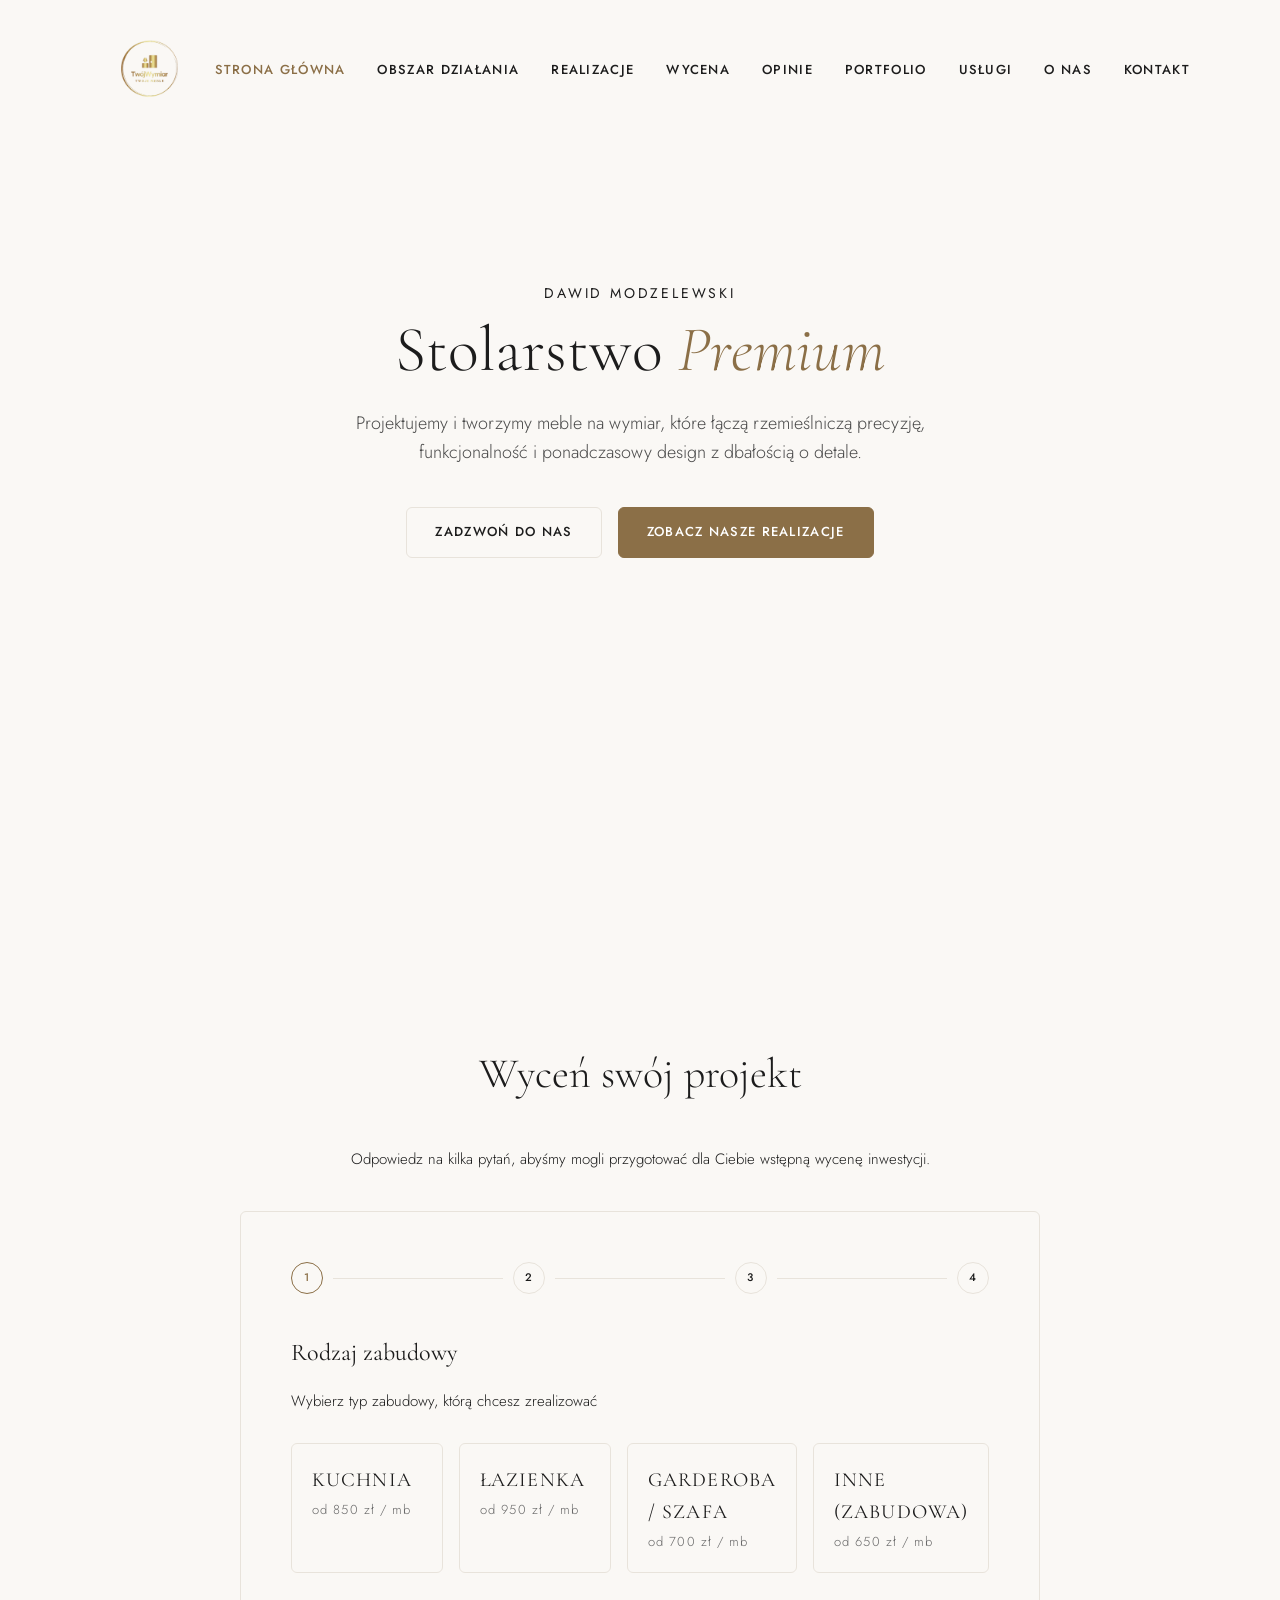
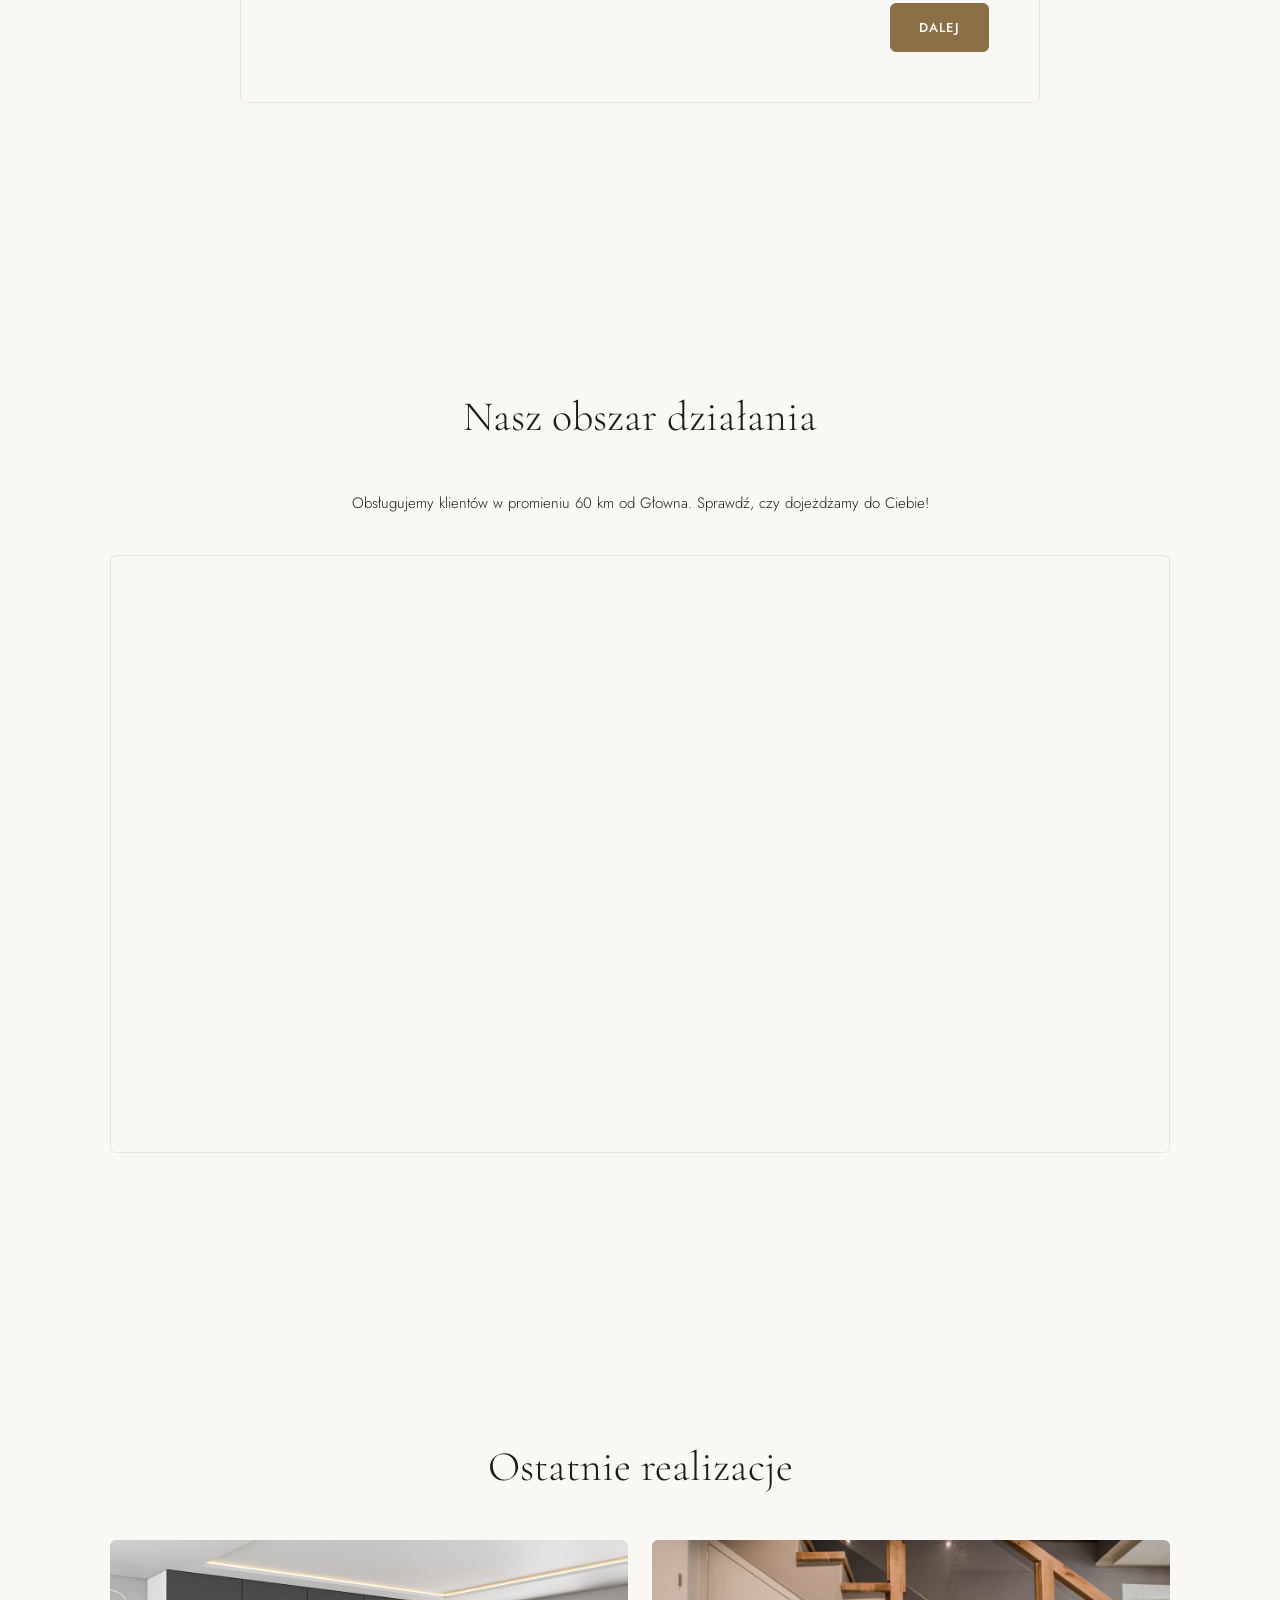
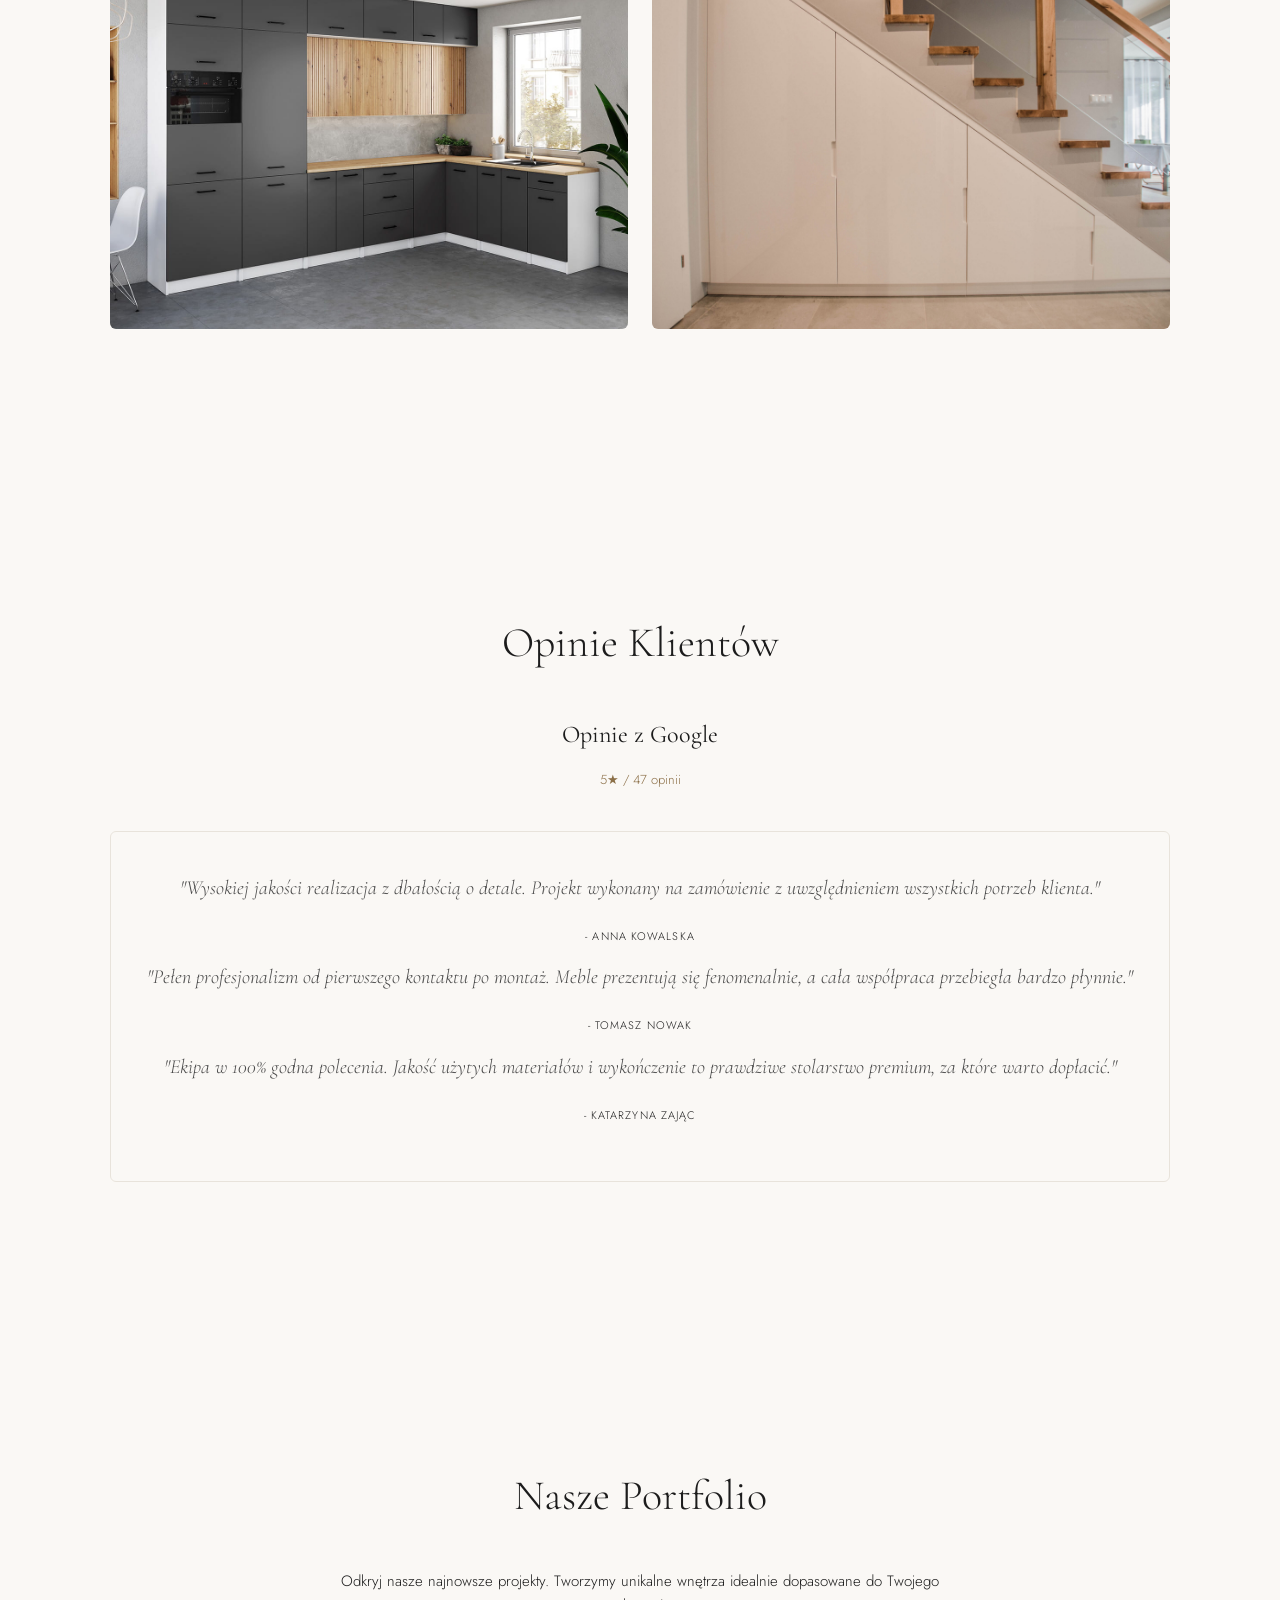
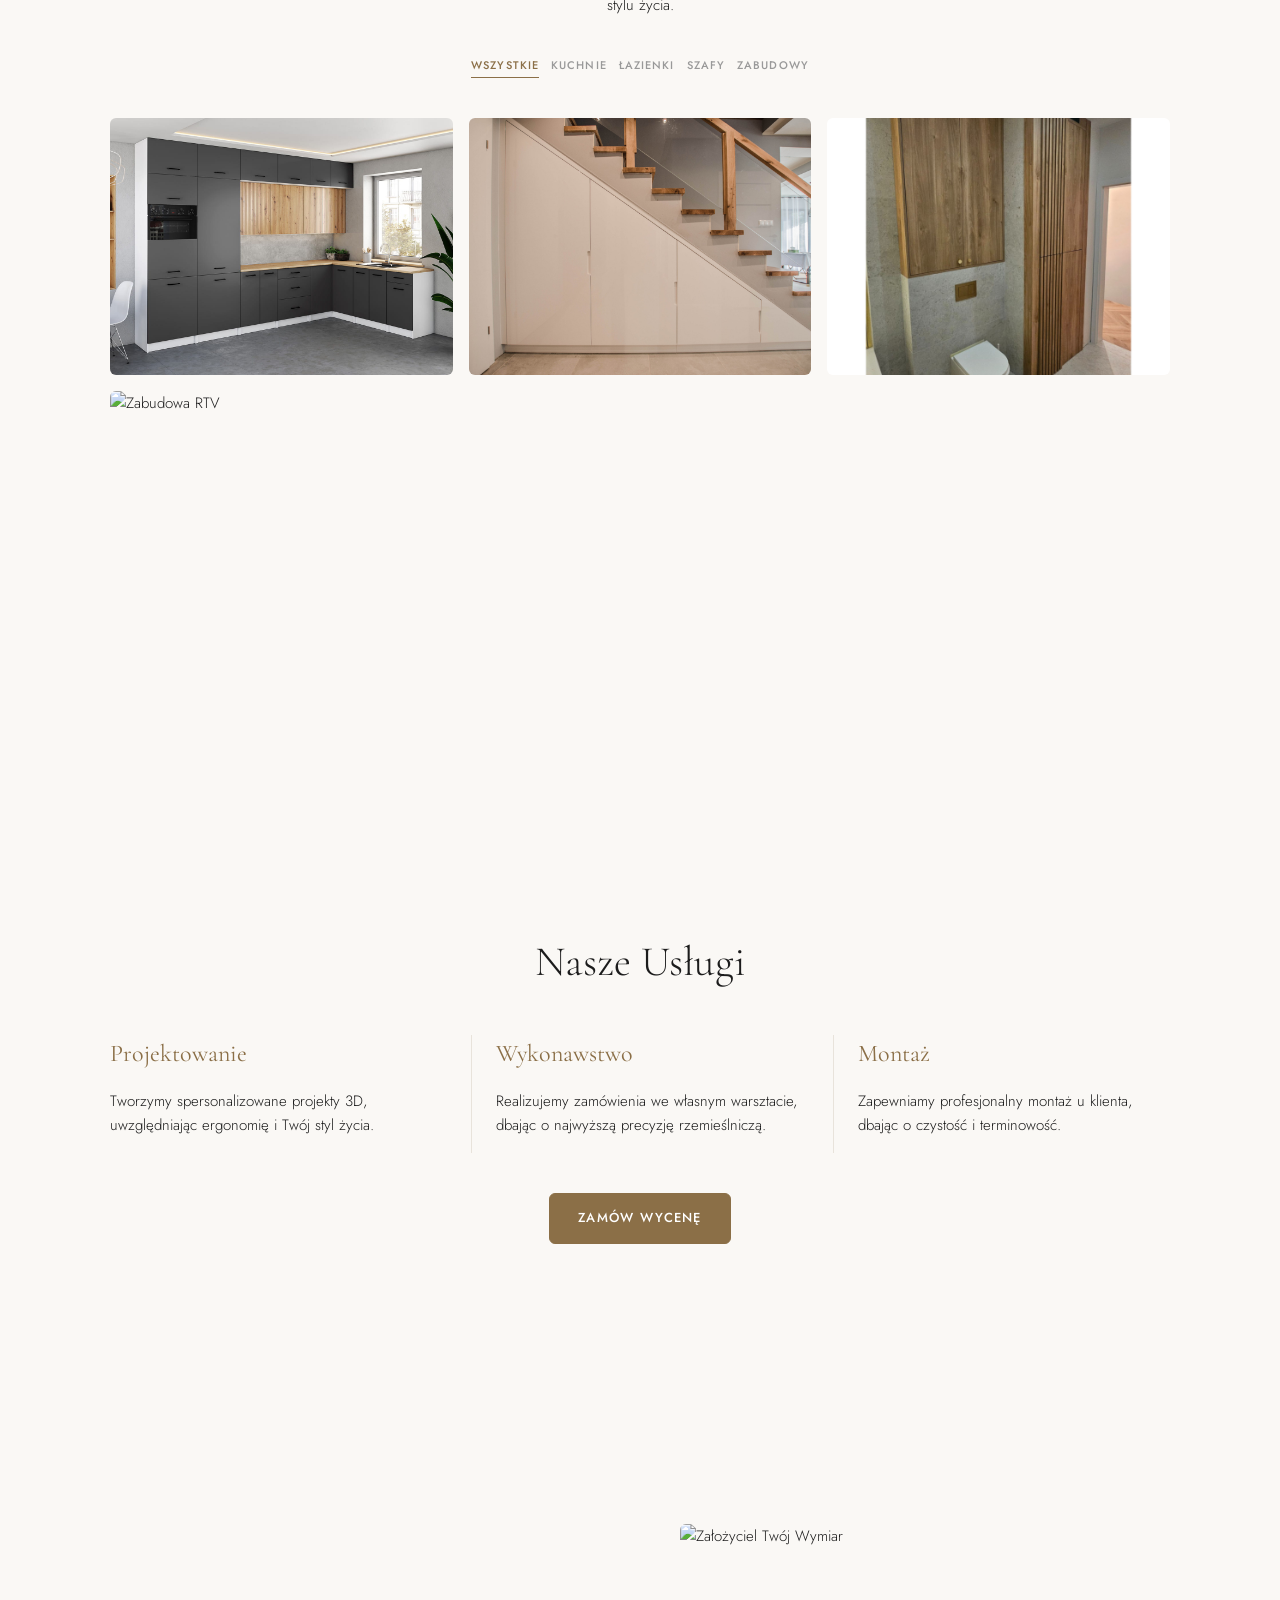
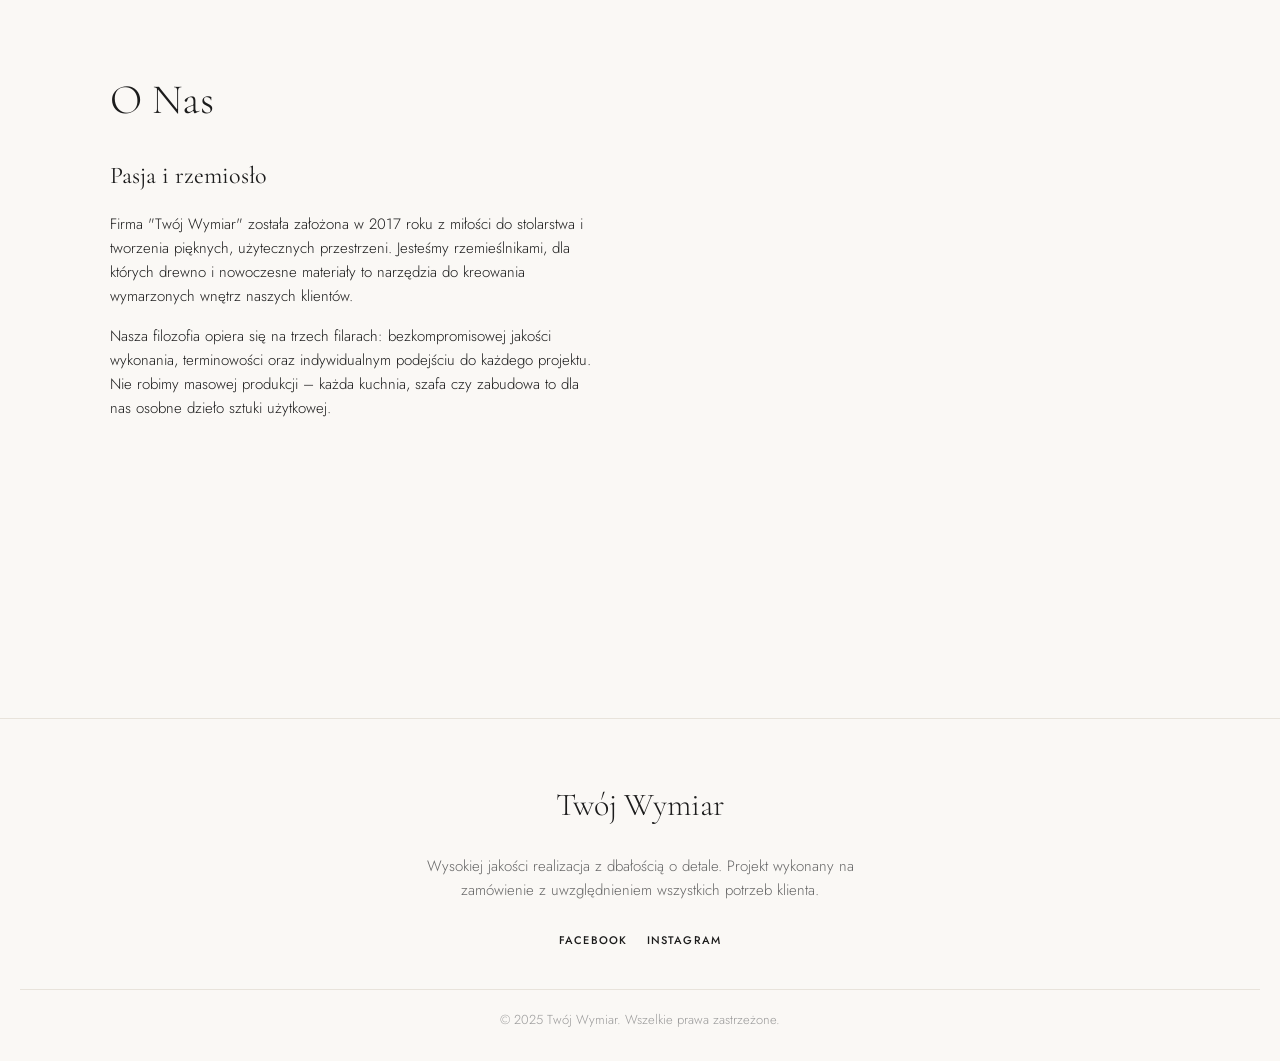
==== commit afd77fbc: "Add files via upload" ====
--- a/index.html
+++ b/index.html
@@ -23,7 +23,7 @@
     <header>
         <nav id="navbar">
             <a href="index.html" class="logo">
-                <img src="images/logo.png" alt="Twój Wymiar Logo" id="nav-logo" style="max-height: 52px; display: none;">
+                <img src="images/logo.png" alt="Twój Wymiar Logo" id="nav-logo" style="max-height: 78px; display: none;">
             </a>
             <ul class="nav-links">
                 <li><a href="index.html#hero" class="nav-link">Strona Główna</a></li>
@@ -57,16 +57,7 @@
             </div>
         </section>
 
-        <section id="obszar-dzialania" class="reveal">
-            <div class="section-container">
-                <h2>Nasz obszar działania</h2>
-                <p class="section-subtitle">Obsługujemy klientów w promieniu 60 km od Głowna. Sprawdź, czy dojeżdżamy do Ciebie!</p>
-                <div class="map-container" style="position: relative; padding-bottom: 56.25%; height: 0; overflow: hidden; max-width: 100%; border-radius: var(--radius);">
-                    <iframe src="https://www.google.com/maps/embed?pb=!1m18!1m12!1m3!1d156641.87449219354!2d19.567086811565403!3d51.968038596001004!2m3!1f0!2f0!3f0!3m2!1i1024!2i768!4f13.1!3m3!1m2!1s0x471bae3562691515%3A0xe6abfae8ef492cc5!2sG%C5%82owno!5e0!3m2!1spl!2spl!4v1711030000000!5m2!1spl!2spl" style="border:0; position: absolute; top: 0; left: 0; width: 100%; height: 100%;" allowfullscreen="" loading="lazy" referrerpolicy="no-referrer-when-downgrade"></iframe>
-                </div>
-            </div>
-        </section>
-
+        <!-- ZMIANA: Kalkulator nad Realizacjami i Mapami -->
         <section id="wycena" class="reveal">
             <div class="section-container">
                 <h2>Wyceń swój projekt</h2>
@@ -173,10 +164,23 @@
                         </div>
                         <div class="calc-actions central">
                             <button type="button" class="btn btn-outline btn-prev">Oblicz ponownie</button>
-                            <a href="#kontakt" class="btn">Skontaktuj się z nami</a>
-                        </div>
-                    </div>
-
+                            <a href="kontakt.html" class="btn">Skontaktuj się z nami</a>
+                        </div>
+                    </div>
+
+                </div>
+            </div>
+        </section>
+
+        </section>
+
+        <!-- ZMIANA: Obszar działania pod opiniami klientów -->
+        <section id="obszar-dzialania" class="reveal">
+            <div class="section-container">
+                <h2>Nasz obszar działania</h2>
+                <p class="section-subtitle">Obsługujemy klientów w promieniu 60 km od Głowna. Sprawdź, czy dojeżdżamy do Ciebie!</p>
+                <div class="map-container" style="position: relative; padding-bottom: 56.25%; height: 0; overflow: hidden; max-width: 100%; border-radius: var(--radius);">
+                    <iframe src="https://www.google.com/maps/embed?pb=!1m18!1m12!1m3!1d156641.87449219354!2d19.567086811565403!3d51.968038596001004!2m3!1f0!2f0!3f0!3m2!1i1024!2i768!4f13.1!3m3!1m2!1s0x471bae3562691515%3A0xe6abfae8ef492cc5!2sG%C5%82owno!5e0!3m2!1spl!2spl!4v1711030000000!5m2!1spl!2spl" style="border:0; position: absolute; top: 0; left: 0; width: 100%; height: 100%;" allowfullscreen="" loading="lazy" referrerpolicy="no-referrer-when-downgrade"></iframe>
                 </div>
             </div>
         </section>
@@ -294,7 +298,8 @@
                         <p>Nasza filozofia opiera się na trzech filarach: bezkompromisowej jakości wykonania, terminowości oraz indywidualnym podejściu do każdego projektu. Nie robimy masowej produkcji – każda kuchnia, szafa czy zabudowa to dla nas osobne dzieło sztuki użytkowej.</p>
                     </div>
                     <div class="about-image">
-                        <img src="images/about.jpg" alt="Założyciel Twój Wymiar" id="about-img" loading="lazy" onerror="this.src='https://images.unsplash.com/photo-1540321272787-8dfdc9159d7d?ixlib=rb-1.2.1&auto=format&fit=crop&w=800&q=80'">
+                        <!-- ZMIANA: Z uproszczonym logowaniem awaryjnym i brakiem nadmiernych handlerów błędu żeby zapewnić doczytanie "about.jpg" -->
+                        <img src="images/about.jpg" alt="Założyciel Twój Wymiar" id="about-img" loading="lazy">
                     </div>
                 </div>
             </div>
@@ -304,7 +309,7 @@
 
     <footer>
         <div class="footer-container">
-            <img src="images/logo.png" alt="Twój Wymiar Logo" class="footer-logo" style="max-height: 78px; margin: 0 auto 24px auto; display: none;">
+            <div class="footer-logo">Twój Wymiar</div>
             <p>Wysokiej jakości realizacja z dbałością o detale. Projekt wykonany na zamówienie z uwzględnieniem wszystkich potrzeb klienta.</p>
             <div class="social-links">
                 <a href="#" aria-label="Facebook">Facebook</a>
